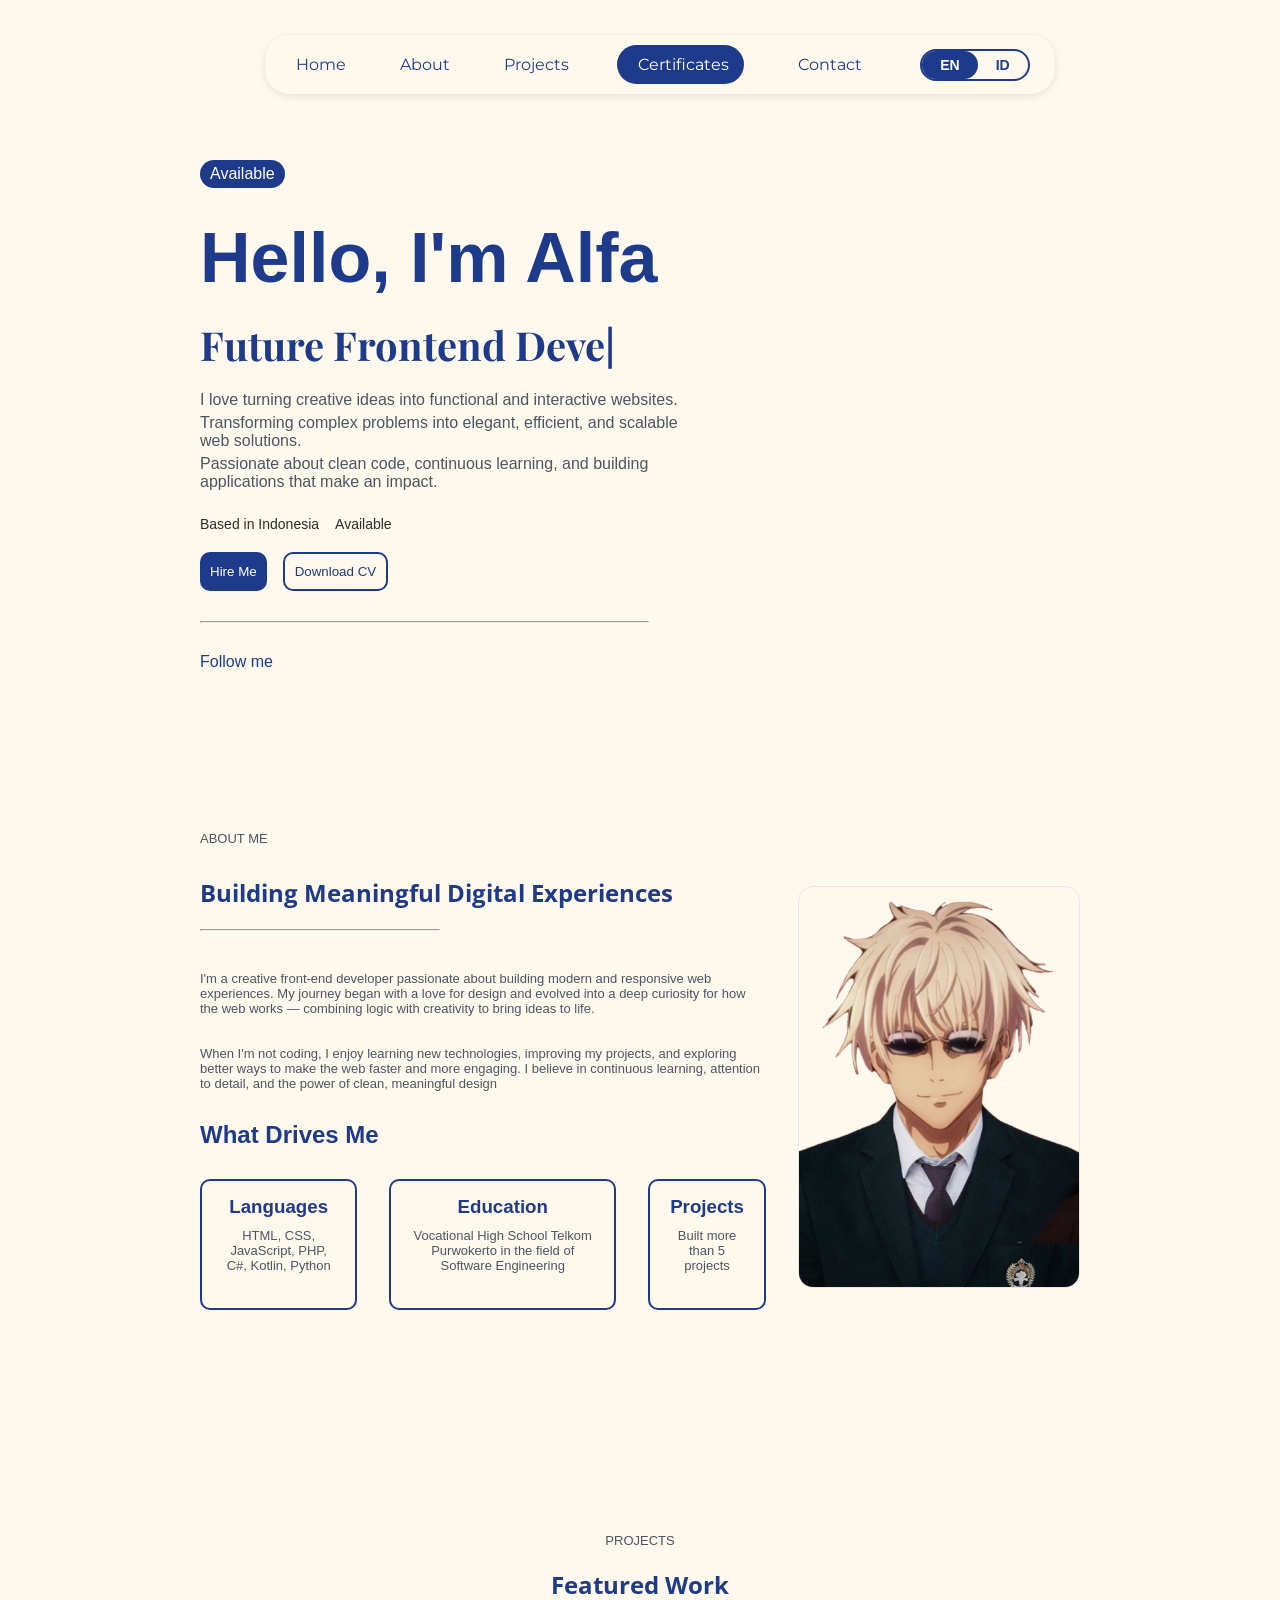
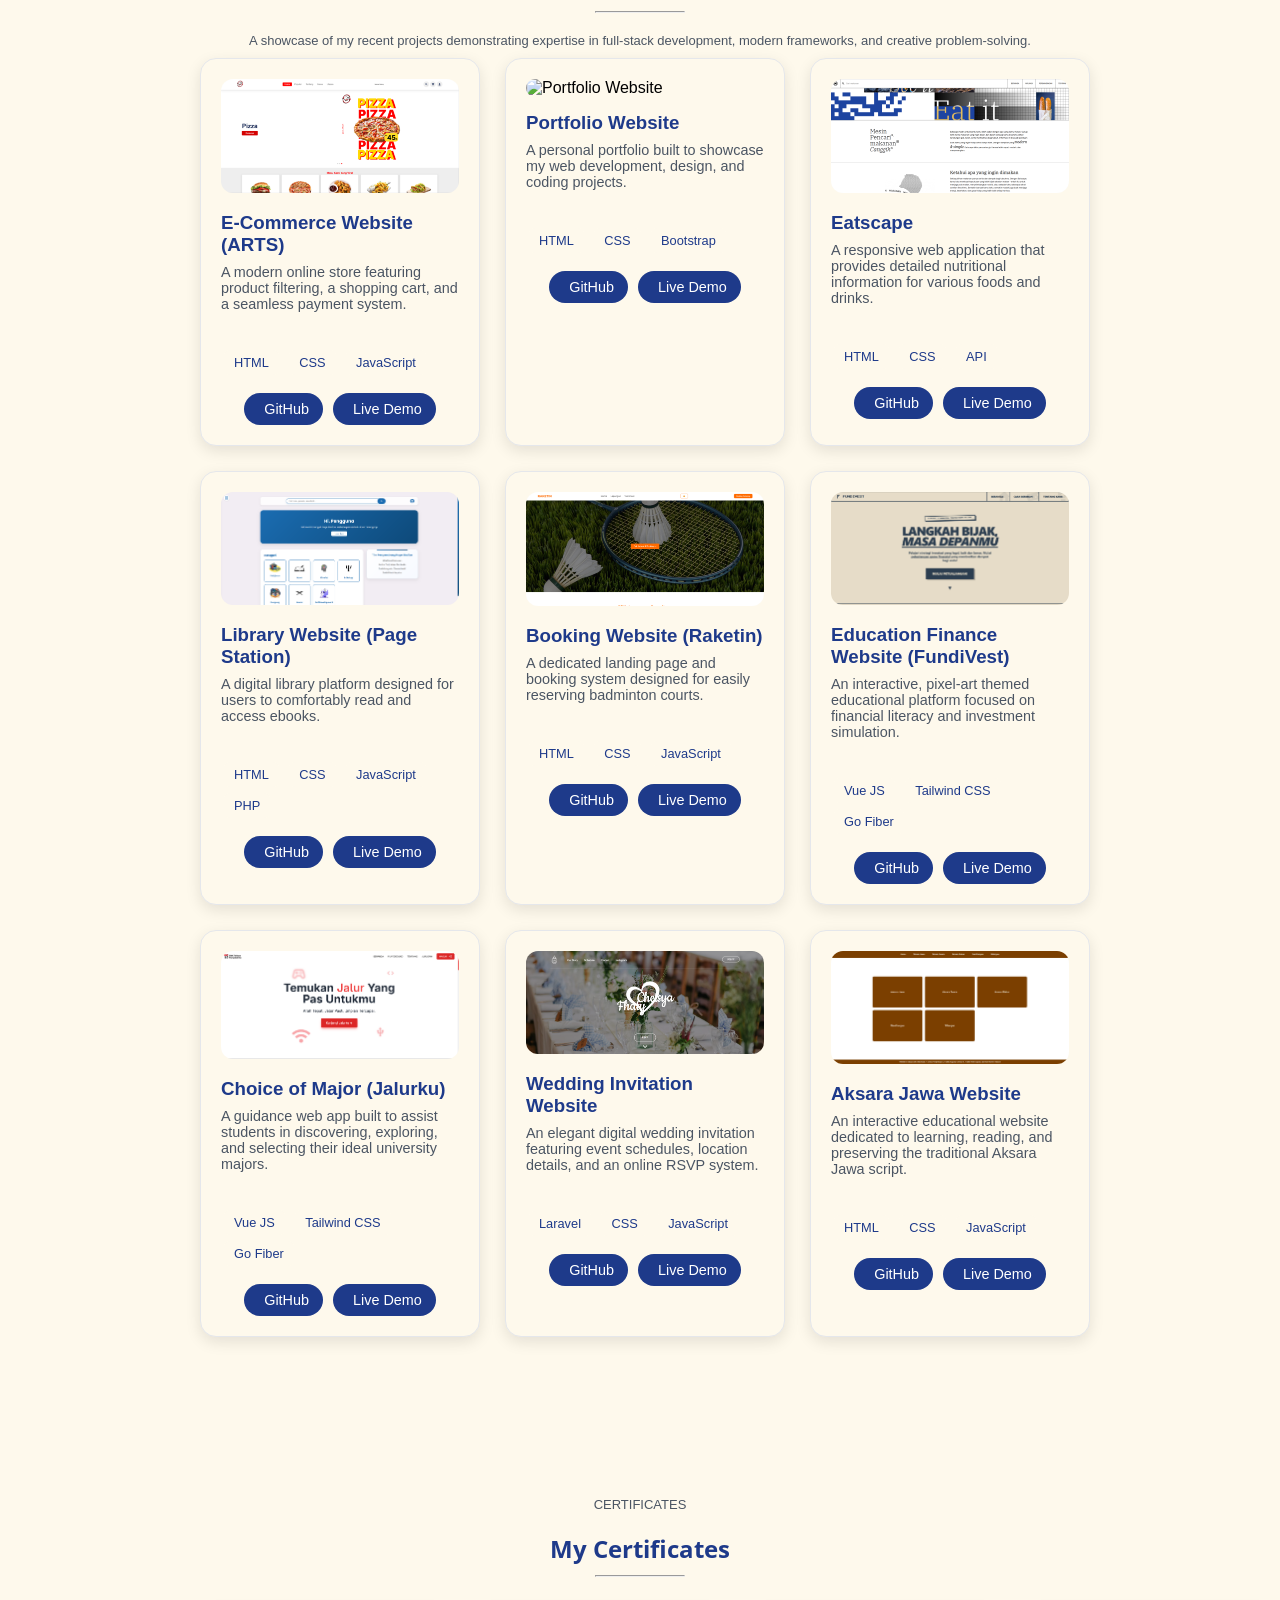
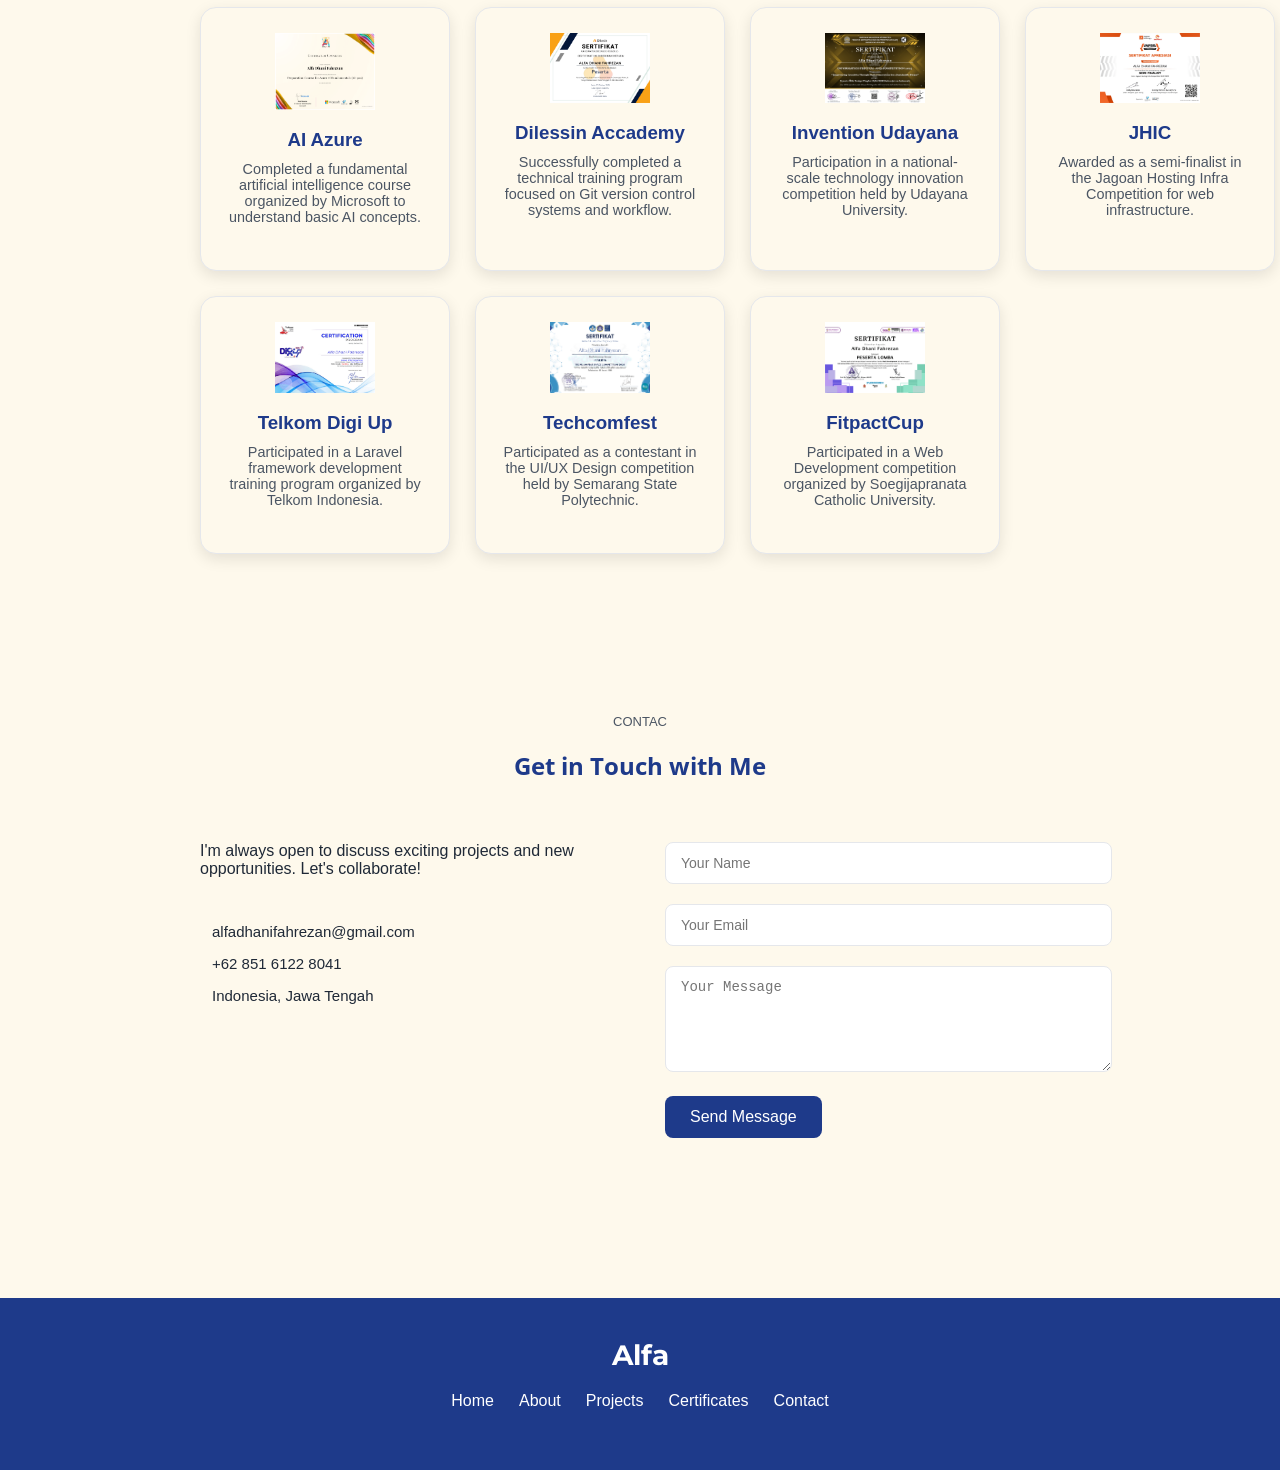
==== index.html @ 09a5dbb8 "Feat(index): tambah target="_blank di bagian sosmed (github)" ====
<!doctype html>
<html lang="en">
  <head>
    <meta charset="UTF-8" />
    <meta name="viewport" content="width=device-width, initial-scale=1.0" />
    <title>Alfa Dhani Fahrezan</title>
    <link rel="stylesheet" href="style.css" />
    <link rel="preconnect" href="https://fonts.googleapis.com" />
    <link rel="preconnect" href="https://fonts.gstatic.com" crossorigin />
    <link rel="icon" href="favico.ico" type="image/x-icon">
    <link
      href="https://fonts.googleapis.com/css2?family=Montserrat:ital,wght@0,100..900;1,100..900&family=Open+Sans:wght@300..800&family=Playfair+Display:wght@400..900&family=Unbounded:wght@200..900&display=swap"
      rel="stylesheet"
    />
    <link
      rel="stylesheet"
      href="https://cdnjs.cloudflare.com/ajax/libs/font-awesome/7.0.1/css/all.min.css"
      integrity="sha512-2SwdPD6INVrV/lHTZbO2nodKhrnDdJK9/kg2XD1r9uGqPo1cUbujc+IYdlYdEErWNu69gVcYgdxlmVmzTWnetw=="
      crossorigin="anonymous"
      referrerpolicy="no-referrer"
    />
  </head>
  <body>

    <header class="header-list">
      <div class="div-list">
        <ul class="ul-list">
          <li class="active">
            <i class="fa-regular fa-house icon-blue"></i>
            <a href="#home" data-key="nav_home">Home</a>
          </li>
          <li>
            <i class="fa-regular fa-address-card icon-blue"></i>
            <a href="#about" data-key="nav_about">About</a>
          </li>
          <li>
            <i class="fa-regular fa-folder-open icon-blue"></i>
            <a href="#project" data-key="nav_projects">Projects</a>
          </li>
          <li>
            <i class="fa-solid fa-award icon-blue"></i>
            <a href="#certificates" data-key="nav_certificates">Certificates</a>
          </li>
          <li>
            <i class="fa-regular fa-envelope icon-blue"></i>
            <a href="#contact" data-key="nav_contact">Contact</a>
          </li>
          <li class="nav-item-lang">
            <div class="lang-toggle">
              <button id="lang-en" class="lang-btn" onclick="gantiBahasa('en')">EN</button>
              <button id="lang-id" class="lang-btn" onclick="gantiBahasa('id')">ID</button>
            </div>
          </li>
        </ul>
      </div>
    </header>

    <section class="home" id="home">
      <p class="home-p"><span class="home-s"></span><span data-key="status_avail">Available</span></p>
      <div class="home-container">
        <div class="home-section">
          <div class="info-home">
            <h1 data-key="home_title">Hello, I'm Alfa</h1>
            <h3 data-key="home_subtitle">Future Fullstack Developer</h3>
            <div class="info-p">
              <p data-key="home_desc1">
                I love turning creative ideas into functional and interactive websites.
              </p>
              <p data-key="home_desc2">Transforming complex problems into elegant, efficient, and scalable web solutions.</p>
              <p data-key="home_desc3">Passionate about clean code, continuous learning, and building applications that make an impact.</p>
            </div>
            <div class="info-p2">
              <p><i class="fa-solid fa-location-dot"></i>Based in Indonesia</p>
              <p><i class="fa-solid fa-briefcase"></i><span data-key="status_avail">Available</span></p>
            </div>
            <div class="btnn">
              <button class="btn-home1">
                <i class="fa-solid fa-arrow-right"></i> <span data-key="btn_hire">Hire Me</span>
              </button>
              <a href="assets/pdfs/CV.pdf" download="Nama_CV_Baru.pdf">
              <button class="btn-home2">
                <i class="fa-solid fa-download"></i> <span data-key="btn_cv">Download CV</span>
              </button>
              </a>
            </div>
            <div class="hhr">
              <hr />
            </div>
            <div class="sosial-media">
              <p class="followw" data-key="follow">Follow me:</p>
              <ul>
                <li><a href="https://github.com/ALFADHANI284/" target="_blank"><i class="fa-brands fa-github"></i></a></li>
                <li><a href="https://discord.com/users/1123157035391926274"><i class="fa-brands fa-discord"></i></a></li>
                <li><a href="https://www.linkedin.com/in/alfadhani/"><i class="fa-brands fa-linkedin"></i></a></li>
                <li><a href="https://www.instagram.com/dann_alfaa/"><i class="fa-brands fa-instagram"></i></a></li>
              </ul>
            </div>
          </div>
        </div>
        <img src="images/img2.jpg" alt="" />
      </div>
    </section>

    <section class="about" id="about">
      <p id="about" data-key="about_title">ABOUT ME</p>
      <div class="title">
        <h1 data-key="about_title2">Building Meaningful <br> Digital Experiences</h1>
      </div>
      <div class="hrrr">
        <hr />
      </div>
      <div class="about-container">
        <div class="info-about">
          <div class="about-info">
            <p data-key="about_desc1">
              I'm a creative front-end developer passionate about building modern and responsive web experiences. My journey began with a love for design and evolved into a deep curiosity for how the web works — combining logic with creativity to bring ideas to life.
            </p>
            <p data-key="about_desc2">
              When I'm not coding, I enjoy learning new technologies, improving my projects, and exploring better ways to make the web faster and more engaging. I believe in continuous learning, attention to detail, and the power of clean, meaningful design
            </p>
          </div>
          <h2 data-key="about_title3">What Drives Me</h2>
          <div class="card">
            <div class="c1">
              <h3><i class="fa-solid fa-code icon-blue"></i><span data-key="about_languages">Languages</span></h3>
              <p>HTML, CSS, JavaScript, PHP, C#, Kotlin, Python</p>
            </div>
            <div class="c1">
              <h3><i class="fa-solid fa-graduation-cap icon-blue"></i>Education</h3>
              <p data-key="about_education">Vocational High School Telkom Purwokerto in the field of Software Engineering</p>
            </div>
            <div class="c1">
              <h3><i class="fa-solid fa-folder-open icon-blue"></i>Projects</h3>
              <p data-key="about_projects">Built more than 5 projects</p>
            </div>
          </div>
        </div>
        <img src="image-removebg-preview (5).png" />
      </div>
    </section>

    <section class="project" id="project">
      <p data-key="project_title">PROJECTS</p>
      <h1 data-key="project_title2">Featured Work</h1>
      <hr />
      <div class="info-pro">
        <p data-key="project_p">
          A showcase of my recent projects demonstrating expertise in full-stack development, modern frameworks, and creative problem-solving.
        </p>
      </div>
      <div class="projects-container">
        
        <div class="project-card">
          <img src="assets/images/arts.png" alt="E-Commerce Website" />
          <h3 data-key="project1_title">E-Commerce Website (ARTS)</h3>
          <p data-key="project1_desc">A modern online store featuring product filtering, a shopping cart, and a seamless payment system.</p>
          <div class="skills">
            <a href="#">HTML</a> <a href="#">CSS</a> <a href="#">JavaScript</a>
          </div>
          <div class="btns">
            <a href="https://github.com/ALFADHANI284/ARTS" class="btn" target="_blank"><i class="fab fa-github"></i> GitHub</a>
            <a href="https://alfadhani284.github.io/ARTS/" class="btn" target="_blank"><i class="fas fa-external-link-alt"></i> Live Demo</a>
          </div>
        </div>

        <div class="project-card">
          <img src="images/Capture d'écran 2025-10-22 182207.png" alt="Portfolio Website" />
          <h3 data-key="project2_title">Portfolio Website</h3>
          <p data-key="project2_desc">A personal portfolio built to showcase my web development, design, and coding projects.</p>
          <div class="skills">
            <a href="#">HTML</a> <a href="#">CSS</a> <a href="#">Bootstrap</a>
          </div>
          <div class="btns">
            <a href="#" class="btn"><i class="fab fa-github"></i> GitHub</a>
            <a href="#" class="btn"><i class="fas fa-external-link-alt"></i> Live Demo</a>
          </div>
        </div>

        <div class="project-card">
          <img src="assets/images/eatscape.png" alt="Eatscape" />
          <h3 data-key="project3_title">Eatscape</h3>
          <p data-key="project3_desc">A responsive web application that provides detailed nutritional information for various foods and drinks.</p>
          <div class="skills">
            <a href="#">HTML</a> <a href="#">CSS</a> <a href="#">API</a>
          </div>
          <div class="btns">
            <a href="https://github.com/RGB-Tim/eatscape" class="btn" target="_blank"><i class="fab fa-github"></i> GitHub</a>
            <a href="https://rgb-tim.github.io/eatscape/" class="btn" target="_blank"><i class="fas fa-external-link-alt"></i> Live Demo</a>
          </div>
        </div>

        <div class="project-card">
          <img src="assets/images/page_station.png" alt="Library Website"/>
          <h3 data-key="project4_title">Library Website (Page Station)</h3>
          <p data-key="project4_desc">A digital library platform designed for users to comfortably read and access ebooks.</p>
          <div class="skills">
            <a href="#">HTML</a> <a href="#">CSS</a> <a href="#">JavaScript</a> <a href="#">PHP</a>
          </div>
          <div class="btns">
            <a href="https://github.com/ALFADHANI284/Page-Station" class="btn" target="_blank"><i class="fab fa-github"></i> GitHub</a>
            <a href="#" class="btn"><i class="fas fa-external-link-alt"></i> Live Demo</a>
          </div>
        </div>

        <div class="project-card">
          <img src="assets/images/raketin.png" alt="Raketin" />
          <h3 data-key="project5_title">Booking Website (Raketin)</h3>
          <p data-key="project5_desc">A dedicated landing page and booking system designed for easily reserving badminton courts.</p>
          <div class="skills">
            <a href="#">HTML</a> <a href="#">CSS</a> <a href="#">JavaScript</a>
          </div>
          <div class="btns">
            <a href="https://github.com/ALFADHANI284/xipplg6_kelompok5_raketin" class="btn" target="_blank"><i class="fab fa-github"></i> GitHub</a>
            <a href="https://alfadhani284.github.io/xipplg6_kelompok5_raketin/" class="btn" target="_blank"><i class="fas fa-external-link-alt"></i> Live Demo</a>
          </div>
        </div>

        <div class="project-card">
          <img src="assets/images/fundi_vest.png" alt="FundiVest" />
          <h3 data-key="project6_title">Education Finance Website (FundiVest)</h3>
          <p data-key="project6_desc">An interactive, pixel-art themed educational platform focused on financial literacy and investment simulation.</p>
          <div class="skills">
            <a href="#">Vue JS</a> <a href="#">Tailwind CSS</a> <a href="#">Go Fiber</a>
          </div>
          <div class="btns">
            <a href="https://github.com/ALFADHANI284/FrontEnd" class="btn" target="_blank"><i class="fab fa-github"></i> GitHub</a>
            <a href="https://www.fundivest.xyz/" class="btn"><i class="fas fa-external-link-alt"></i> Live Demo</a>
          </div>
        </div>

        <div class="project-card">
          <img src="assets/images/jalurku.png" alt="Jalurku">
          <h3 data-key="project7_title">Jalurku</h3>
          <p data-key="project7_desc">A guidance web app built to assist students in discovering, exploring, and selecting their ideal university majors.</p>
          <div class="skills">
            <a href="#">Vue JS</a> <a href="#">Tailwind CSS</a> <a href="#">Go Fiber</a>
          </div>
          <div class="btns">
            <a href="https://github.com/Ayam-Kampung/Jalurku_FrontEnd" class="btn" target="_blank"><i class="fab fa-github"></i> GitHub</a>
            <a href="#" class="btn" target="_blank"><i class="fas fa-external-link-alt"></i> Live Demo</a>
          </div>
        </div>

        <div class="project-card">
          <img src="assets/images/rsvp.png" alt="Wedding Invitation">
          <h3 data-key="project8_title">Wedding Invitation Website</h3>
          <p data-key="project8_desc">An elegant digital wedding invitation featuring event schedules, location details, and an online RSVP system.</p>
          <div class="skills">
            <a href="#">Laravel</a> <a href="#">CSS</a> <a href="#">JavaScript</a>
          </div>
          <div class="btns">
            <a href="https://github.com/ALFADHANI284/Wedding-Website" class="btn" target="_blank"><i class="fab fa-github"></i> GitHub</a>
            <a href="https://wedding-fhaty-chelsya.smktelkom-pwt.sch.id/" class="btn" target="_blank"><i class="fas fa-external-link-alt"></i> Live Demo</a>
          </div>
        </div>

        <div class="project-card">
          <img src="assets/images/aksara_jawa.png" alt="Aksara Jawa">
          <h3 data-key="project9_title">Aksara Jawa Website</h3>
          <p data-key="project9_desc">An interactive educational website dedicated to learning, reading, and preserving the traditional Aksara Jawa script.</p>
          <div class="skills">
            <a href="#">HTML</a> <a href="#">CSS</a> <a href="#">JavaScript</a>
          </div>
          <div class="btns">
            <a href="https://github.com/ALFADHANI284/aksarajawa" class="btn" target="_blank"><i class="fab fa-github"></i> GitHub</a>
            <a href="https://alfadhani284.github.io/aksarajawa/" class="btn" target="_blank"><i class="fas fa-external-link-alt"></i> Live Demo</a>
          </div>
        </div>

      </div>
    </section>

    <section class="certificates" id="certificates">
      <p data-key="certificates_title">CERTIFICATES</p>
      <h1 data-key="certificates_title2">My Certificates</h1>
      <hr />
      <div class="sertificate-container">
        <div class="sertificate-card" data-certificate="ai-azure">
          <img src="assets/images/certificate/Sertifikat-AI.png" alt="Web Development" />
          <h3>AI Azure</h3>
          <p data-key="certificates1_desc">Completed a fundamental artificial intelligence course organized by Microsoft to understand basic AI concepts.</p>
        </div>

        <div class="sertificate-card">
          <img src="assets/images/certificate/Sertifikat-Dilesin.png" alt="App Development" />
          <h3>Dilessin Accademy</h3>
          <p data-key="certificates2_desc">Successfully completed a technical training program focused on Git version control systems and workflow.</p>
        </div>

        <div class="sertificate-card">
          <img src="assets/images/certificate/Sertifikat-Invention-Peserta.png" alt="Digital Marketing" />
          <h3>Invention Udayana</h3>
          <p data-key="certificates3_desc">Participation in a national-scale technology innovation competition held by Udayana University.</p>
        </div>

        <div class="sertificate-card">
          <img src="assets/images/certificate/Sertifikat-JHIC.png" alt="Email Marketing" />
          <h3>JHIC</h3>
          <p data-key="certificates4_desc">Awarded as a semi-finalist in the Jagoan Hosting Infra Competition for web infrastructure.</p>
        </div>

        <div class="sertificate-card">
          <img src="assets/images/certificate/Sertifkat-digiup.png" alt="Email Marketing" />
          <h3>Telkom Digi Up</h3>
          <p data-key="certificates5_desc">Participated in a Laravel framework development training program organized by Telkom Indonesia.</p>
        </div>

        <div class="sertificate-card">
          <img src="assets/images/certificate/sertifikatuiux.jpg" alt="Email Marketing" />
          <h3>Techcomfest</h3>
          <p data-key="certificates6_desc">Participated as a contestant in the UI/UX Design competition held by Semarang State Polytechnic.</p>
        </div>

        <div class="sertificate-card">
          <img src="assets/images/certificate/Sertifikat-Lombae.png" alt="Email Marketing" />
          <h3>FitpactCup</h3>
          <p data-key="certificates7_desc">Participated in a Web Development competition organized by Soegijapranata Catholic University.</p>
        </div>
</div>
    </section>

    <section class="contact" id="contact">
      <p data-key="contact_title">CONTACT</p>
      <h1 data-key="contac_title2">Get in Touch with Me</h1>
      <div class="contact-content">
        <div class="contact-info slide-in-left">
          <p data-key="contac_desc">
            I'm always open to discuss exciting projects and new opportunities. Let's collaborate!
          </p>
          <div class="contact-details">
            <div class="contact-item">
              <i class="fa-solid fa-envelope"></i>
              <span>alfadhanifahrezan@gmail.com</span>
            </div>
            <div class="contact-item">
              <i class="fa-solid fa-phone"></i>
              <span>+62 851 6122 8041</span>
            </div>
            <div class="contact-item">
              <i class="fa-solid fa-location-dot"></i>
              <span>Indonesia, Jawa Tengah</span>
            </div>
          </div>
          </div>

        <div class="contact-form slide-in-right">
          <form id="contact-form">
            <div class="form-group">
              <input type="text" placeholder="Your Name" required name="user_name" />
            </div>
            <div class="form-group">
              <input type="email" placeholder="Your Email" required name="user_email" />
            </div>
            <div class="form-group">
              <textarea name="message" placeholder="Your Message" rows="5" required></textarea>
            </div>
            <button type="submit" class="btn-send">Send Message</button>
          </form>
        </div>
      </div>
    </section>

    <footer class="footer">
      <div class="footer-container">
        <h2 class="footer-logo">Alfa</h2>
        <ul class="footer-links">
          <li><a href="#home" data-key="footer_home">Home</a></li>
          <li><a href="#about" data-key="footer_about">About</a></li>
          <li><a href="#project" data-key="footer_projects">Projects</a></li>
          <li><a href="#services" data-key="footer_certificates">Certificates</a></li>
          <li><a href="#contact" data-key="footer_contact">Contact</a></li>
        </ul>
      </div>
    </footer>
    
  </body>
  <script src="https://cdnjs.cloudflare.com/ajax/libs/gsap/3.12.5/gsap.min.js"></script>
  <script src="translate.js"></script>
  <script src="script.js"></script>
</html>
---- style.css ----
:root {
  /* PRIMARY - Biru Dongker */
  --primary-blue: #1e3a8a;
  --primary-blue-hover: #2c44a8;

  /* TEXT */
  --text-main: #1f2937;
  --text-secondary: #4b5563;

  /* BACKGROUND - Cream */
  --bg-soft: #fef9ec;
  --border-soft: #e5e7eb;
}


* {
  margin: 0;
  padding: 0;
}

header {
  position: fixed;
  top: 0;
  left: 0;
  width: 100%;
  z-index: 1000;
}

.header-list {
  margin: 15px 20px;
}

.div-list {
  display: flex;
  align-items: center;
  justify-content: center;
  padding: 20px 0;
}

.ul-list {
  list-style: none;
  display: flex;
  gap: 3rem;
  background-color: var(--bg-soft);
  box-shadow: 0 2px 8px rgba(0,0,0,0.1);
  padding: 10px 25px;
  border-radius: 25px;
}

.ul-list li {
  display: flex;
  align-items: center;
  gap: 6px;
  border-radius: 25px;
  transition: 0.3s;
}

.ul-list li a {
  font-family: "Montserrat", sans-serif;
  text-decoration: none;
  color: var(--primary-blue);
}

.ul-list li.active {
  background-color: var(--primary-blue);
  padding: 10px 15px;
}

.ul-list li.active a,
.ul-list li.active i {
  color: white;
}

/* fine header  */

.home {
  margin: 160px 200px;
}

.home-container {
  display: flex;
  gap: 6rem;
  color: var(--primary-blue);
}

.home-p {
  color: rgb(255, 255, 255);
  background-color: var(--primary-blue);
  display: inline-block;
  border-radius: 25px;
  padding: 5px 10px;
  margin-bottom: 30px;
}

.home-s {
  font-weight: bold;
  color: green;
}

.info-home h1 {
  font-size: 70px;
  font-family: "Raleway", sans-serif;
  margin-bottom: 20px;
  color: var(--primary-blue);
}

.info-home h3 {
  font-size: 40px;
  font-family: "Playfair Display", serif;
  margin-bottom: 20px;
  color: var(--primary-blue);
}

.info-p {
  color: var(--text-secondary);
  font-family: "Roboto", sans-serif;
  padding-bottom: 20px;
}

.info-p p {
  padding-bottom: 5px;
}

.info-p2 {
  display: flex;
  gap: 1rem;
  color: #2c2c2c;
  font-size: 14px;
  padding-bottom: 20px;
}

.btnn {
  display: flex;
  gap: 1rem;
  padding-bottom: 30px;
}

.btn-home1 {
  background-color: var(--primary-blue);
  color: rgb(255, 255, 255);
  border: none;
  border-radius: 10px;
  padding: 10px 10px;
  cursor: pointer;
}

.btn-home2 {
  background-color: transparent; 
  border: 2px solid var(--primary-blue);
  border-radius: 10px;
  padding: 10px 10px;
  cursor: pointer;
  transition: 0.4s;
  color: var(--primary-blue);
}

.btn-home2:hover{
    background-color: var(--primary-blue-hover);
    color: #fff;
}

hr {
  width: 90%;
  font-weight: bold;
  color: gray;
}

.hhr {
  padding-bottom: 30px;
}

.sosial-media {
  display: flex;
  gap: 1rem;
}

.sosial-media ul {
  display: flex;
  gap: 2rem;
  font-size: 20px;
}

.sosial-media ul li {
  list-style: none;
}

.sosial-media ul a {
  text-decoration: none;
  color: var(--primary-blue);
}

.home img {
  width: 400px;
  border-radius: 10px;
}

/* fine home  */

.about{
    margin: 160px 200px;
}

.about p{
    padding-bottom: 30px;
    font-size: 13px;
    color: var(--text-secondary);
}

.about h1{
    font-family: "Open Sans", sans-serif;
    color: var(--primary-blue);
}

.title{
    padding-bottom: 20px;
}

.about .hrrr{
    width: 30%;
    padding-bottom: 40px;
}

.info-about{
    display: flex;
    flex-direction: column;
}

.about-container{
    display: flex;
    gap: 2rem;
}

.about img{
    position: relative;
    bottom: 85px;
    width: 400px;
    height: 400px;
    border-radius: 15px;
    border: 1px solid var(--border-soft);
}

.about h2{
    padding-bottom: 30px;
    color: var(--primary-blue);
}

.card{
    display: flex;
    gap: 2rem;
    color: var(--primary-blue);
}

.c1{
    display: flex;
    align-content: center;
    flex-direction: column;
    justify-content: center;
    text-align: center;
    border: 2px solid var(--primary-blue);
    padding: 5px 20px;
    border-radius: 10px;
    transition: all 0.3s ease;
}

.c1 h3{
    padding-top: 10px;
    padding-bottom: 10px;
    color: var(--primary-blue);
}

.c1:hover {
  transform: translateY(-6px) scale(1.03);
  border-color: var(--primary-blue-hover);               
  background-color: #ffffff;               
  cursor: pointer;                         
}


.project{
    margin: 160px 200px;
    display: flex;
    align-items: center;
    justify-content: center;
    flex-direction: column;
}

.project p{
    padding-bottom: 20px;
    font-size: 13px;
    color: var(--text-secondary); 
}

.project h1{
    font-family: "Open Sans", sans-serif;
    padding-bottom: 10px;
    color: var(--primary-blue);
}

.project hr{
    width: 10%;
}

.info-pro{
    padding-top: 20px;
}

.info-pro p{
    padding-bottom: 10px;
}

.projects-container {
  display: grid;
  grid-template-columns: repeat(auto-fit, minmax(280px, 1fr));
  gap: 25px;
  max-width: 1100px;
  margin: auto;
}

.project-card {
  background: var(--bg-soft);
  padding: 20px;
  border-radius: 16px;
  box-shadow: 0 5px 15px rgba(0,0,0,0.1);
  transition: 0.3s ease;
  border: 1px solid var(--border-soft);
}

.project-card:hover {
  transform: translateY(-6px);
}

.project-card img {
  width: 100%;
  border-radius: 12px;
  margin-bottom: 15px;
}

.project-card h3 {
  color: var(--primary-blue);
  margin-bottom: 8px;
}

.project-card p {
  color: var(--text-secondary);
  font-size: 0.9rem;
  margin-bottom: 15px;
}

.skills {
  margin-bottom: 15px;
}

.skills a {
  display: inline-block;
  background: var(--bg-soft);
  color: var(--primary-blue);
  text-decoration: none;
  font-size: 0.8rem;
  padding: 5px 10px;
  border-radius: 6px;
  margin: 3px;
  transition: background 0.3s;
}

.skills a:hover {
  background: #dbeafe;
}

.btns {
  display: flex;
  justify-content: center;
  gap: 10px;
}

.btn {
  background: var(--primary-blue);
  color: white;
  text-decoration: none;
  padding: 8px 14px;
  border-radius: 25px;
  font-size: 0.9rem;
  transition: 0.3s;
  display: flex;
  align-items: center;
  gap: 6px;
}

.btn:hover {
  background: var(--primary-blue-hover);
  border-radius: 25px;

}

.certificates{
    margin: 160px 200px;
    display: flex;
    align-items: center;
    justify-content: center;
    flex-direction: column;
}

.certificates p{
    padding-bottom: 20px;
    font-size: 13px;
    color: var(--text-secondary); 
}

.certificates h1{
    font-family: "Open Sans", sans-serif;
    padding-bottom: 10px;
    color: var(--primary-blue);
}

.certificates hr{
    width: 10%;
}

.sertificate-container {
  padding-top: 30px;
  display: grid;
  grid-template-columns: repeat(auto-fit, minmax(250px, 1fr));
  gap: 25px;
  max-width: 1100px;
  margin: auto;
}

.sertificate-card {
  background: var(--bg-soft);
  padding: 25px;
  border-radius: 16px;
  box-shadow: 0 5px 15px rgba(0,0,0,0.1);
  transition: 0.5s ease;
  text-align: center;
  position: relative;
  overflow: hidden;
  border: 1px solid var(--border-soft);
}

.sertificate-card img {
  width: 100px;
  margin-bottom: 15px;
  z-index: 1;
  position: relative;
}

.sertificate-card h3 {
  color: var(--primary-blue);
  margin-bottom: 10px;
  transition: color 0.5s;
  position: relative;
  z-index: 1;
}

.sertificate-card p {
  color: var(--text-secondary);
  font-size: 0.9rem;
  transition: color 0.5s;
  position: relative;
  z-index: 1;
}

.sertificate-card::before {
  content: "";
  position: absolute;
  top: 0;
  left: -100%;
  width: 100%;
  height: 100%;
  background: var(--primary-blue);
  z-index: 0;
  transition: 0.5s;
}

.sertificate-card:hover::before {
  left: 0;
}

.sertificate-card:hover h3,
.sertificate-card:hover p {
  color: #fff;
}

.contact{
    margin: 160px 200px;
    display: flex;
    align-items: center;
    justify-content: center;
    flex-direction: column;
}

.contact p{
    padding-bottom: 20px;
    font-size: 13px;
    color: var(--text-secondary); 
}

.contact h1{
    font-family: "Open Sans", sans-serif;
    padding-bottom: 10px;
    color: var(--primary-blue);
}

.contact hr{
    width: 10%;
}

.contact-content {
  padding-top: 50px;
  display: flex;
  gap: 50px;
  flex-wrap: wrap;
  justify-content: center;
}

.contact-info {
  flex: 1;
  min-width: 300px;
}

.contact-info p {
  font-size: 16px;
  margin-bottom: 25px;
  color: var(--text-main);
}

.contact-details {
  display: flex;
  flex-direction: column;
  gap: 15px;
  margin-bottom: 20px;
}

.contact-item {
  display: flex;
  align-items: center;
  gap: 12px;
  font-size: 15px;
  color: var(--text-main);
}

.contact-item i {
  font-size: 20px;
  color: var(--primary-blue);
}

.social-links {
  display: flex;
  gap: 15px;
}

.social-link {
  width: 50px;
  height: 50px;
  background: var(--bg-soft);
  border-radius: 50%;
  display: flex;
  align-items: center;
  justify-content: center;
  color: var(--text-main);
  font-size: 20px;
  transition: all 0.3s ease;
}

.social-link:hover {
  transform: translateY(-5px);
  color: #fff;
}

.social-link[href*="github"]:hover {
  background: #000;
}

.social-link[href*="linkedin"]:hover {
  background: #0A66C2;
}

.social-link[href*="wa.me"]:hover {
  background: #25D366;
}

/* Form */
.contact-form {
  flex: 1;
  min-width: 300px;
}

.contact-form .form-group {
  margin-bottom: 20px;
}

.contact-form input,
.contact-form textarea {
  width: 100%;
  padding: 12px 15px;
  border: 1px solid var(--border-soft);
  border-radius: 8px;
  font-size: 14px;
  transition: border 0.3s;
  background: #fff;
  color: var(--text-main);
}

.contact-form input:focus,
.contact-form textarea:focus {
  outline: none;
  border-color: var(--primary-blue);
}

.btn-send {
  background: var(--primary-blue);
  color: #fff;
  border: none;
  padding: 12px 25px;
  border-radius: 8px;
  cursor: pointer;
  font-size: 16px;
  transition: 0.3s;
}

.btn-send:hover {
  background: var(--primary-blue-hover);
}

/* Responsive */
@media (max-width: 900px) {
  .contact-content {
    flex-direction: column;
  }
}


.footer {
  background-color: var(--primary-blue);
  color: #fff;
  padding: 40px 20px;
  text-align: center;
  overflow-x: hidden;
}

.footer-container {
  max-width: 1200px;
  margin: auto;
}

.footer-logo {
  font-family: 'Montserrat', sans-serif;
  font-size: 28px;
  margin-bottom: 20px;
}

.footer-links {
  list-style: none;
  display: flex;
  justify-content: center;
  gap: 25px;
  margin-bottom: 20px;
  flex-wrap: wrap;
}

.footer-links li a {
  color: #fff;
  text-decoration: none;
  font-weight: 500;
  transition: color 0.3s ease;
}

.footer-links li a:hover {
  color: #93c5fd;
}

.footer-social {
  display: flex;
  justify-content: center;
  gap: 15px;
  margin-bottom: 15px;
}

.footer-social a {
  color: #fff;
  font-size: 18px;
  transition: color 0.3s ease;
}

.footer-social a:hover {
  color: #93c5fd;
}

.footer-copy {
  font-size: 12px;
  color: #dbeafe;
}

.reveal {
  opacity: 0;
  transform: translateY(40px);
  transition: all 0.6s ease-out;
}

.active-reveal {
  opacity: 1;
  transform: translateY(0);
}

body {
  margin:0;
  padding:0;
  font-family: sans-serif;
  background-color: var(--bg-soft);
}

/* #loading-screen {
  position: fixed;
  top:0; left:0;
  width:100%; height:100%;
  background-color: #000;
  display:flex;
  justify-content:center;
  align-items:center;
  flex-direction:column;
  z-index:9999;
  overflow:hidden;
  color:#00f0ff;
  text-align:center;
} */

.hidden {
  opacity: 0;
  transform: translateY(-200px);
}

.fall {
  animation: fall 0.9s forwards;
}

@keyframes fall {
  0% {
    opacity:0;
    transform: translateY(-200px);
  }
  60% {
    opacity:1;
    transform: translateY(20px);
  }
  100% {
    transform: translateY(0);
  }
}

/* .loading-content h1,
.loading-content h2,
.loading-content i {
  margin: 20px 0;
} */

.sub-icons {
  display:flex;
  justify-content:center;
  gap: 25px;
  margin-bottom: 20px;
}

#main-page {
  opacity:0;
  transition: opacity 1s ease;
}

#main-page.visible {
  opacity:1;
}

/* Responsive for tablets and phones */
@media (max-width: 1024px) {
  .home, .about, .project, .certificates, .contact {
    margin: 120px 50px;
  }

  .home-container, .about-container {
    flex-direction: column;
    gap: 3rem;
  }

  .home img, .about img {
    width: 100%;
    height: auto;
  }

  .ul-list {
    flex-wrap: wrap;
    gap: 1rem;
    padding: 8px 15px;
  }
}

/* Phone layout */
@media (max-width: 768px) {
  header {
    display: none;
  }

  .home, .about, .project, .certificates, .contact {
    margin: 100px 20px;
  }

  .home-container, .about-container, .contact-content {
    flex-direction: column;
    gap: 2rem;
  }

  .projects-container, .certificates-container {
    grid-template-columns: 1fr;
    gap: 20px;
  }

  .home img, .about img {
    width: 100%;
    max-width: 100%;
    height: auto;
  }

  .btn-home1, .btn-home2, .btn, .btn-send {
    width: 100%;
    text-align: center;
  }
  
  .follow ul {
    flex-wrap: wrap;
    justify-content: center;
    gap: 10px;
  }

  .footer-links {
    flex-direction: column;
    gap: 15px;
  }
}

@media (max-width: 1024px) {

  header {
    display: none;
  }

  .home, .about, .project, .certificates, .contact {
    margin: 20px auto;
    padding: 0 15px;
    text-align: center;
    max-width: 100%;
    overflow-wrap: break-word;
  }

  .home-container,
  .about-container,
  .certificates-container,
  .projects-container,
  .contact-content,
  .card {
    flex-direction: column !important;
    align-items: center;
    justify-content: center;
    gap: 1.5rem;
  }

  .about img {
    width: 100%;
    max-width: 220px; 
    height: auto;
    margin-bottom: 20px;
    position: relative;
    z-index: 1; 
  }

  .card .c1 {
    width: 100%;
    max-width: 300px;
    text-align: center;
    margin: 0 auto;
  }

  .home img,
  .project-card img,
  .service-card img {
    width: 100%;
    max-width: 300px;
    height: auto;
    display: block;
    margin: 0 auto 15px auto;
    object-fit: cover;
  }

  .info-home h1 { font-size: 26px; }
  .info-home h3 { font-size: 18px; }
  .info-p, .info-p2, .home-p, .about p, .project p, .service-card p, .contact p {
    font-size: 14px;
  }
  .project-card h3, .service-card h3 { font-size: 16px; }

  .contact-content {
    justify-content: center;
    align-items: center;
    text-align: center;
  }

  .contact-info, .contact-form {
    width: 100%;
    max-width: 400px;
  }

  html, body {
    overflow-x: hidden;
  }
}

.icon-blue{
  color: var(--primary-blue);
}

/* MODAL STYLES */
.modal {
    display: none; /* Hidden by default */
    position: fixed;
    z-index: 1000;
    left: 0;
    top: 0;
    width: 100%;
    height: 100%;
    background-color: rgba(0, 0, 0, 0.85);
    overflow-y: auto;
}

.modal-content {
    background-color: white;
    margin: 50px auto;
    padding: 30px;
    border-radius: 12px;
    width: 85%;
    max-width: 900px;
    max-height: 85vh;
    overflow-y: auto;
    position: relative;
    box-shadow: 0 10px 30px rgba(0, 0, 0, 0.3);
    animation: modalFadeIn 0.3s ease-out;
}

@keyframes modalFadeIn {
    from {
        opacity: 0;
        transform: translateY(-50px);
    }
    to {
        opacity: 1;
        transform: translateY(0);
    }
}

.close-modal {
    position: absolute;
    top: 15px;
    right: 20px;
    font-size: 32px;
    font-weight: bold;
    color: #333;
    cursor: pointer;
    transition: 0.3s;
    z-index: 10;
}

.close-modal:hover {
    color: #1e3a8a;
    transform: scale(1.1);
}

.modal-content img {
    width: 100%;
    max-height: 500px;
    object-fit: contain;
    border-radius: 8px;
    margin-bottom: 20px;
    border: 1px solid #ddd;
}

.modal-info {
    padding: 10px 0;
}

.modal-info h3 {
    color: #1e3a8a;
    margin-bottom: 10px;
    font-size: 24px;
}

.modal-info p {
    color: #555;
    margin-bottom: 8px;
    line-height: 1.5;
}

.modal-date, .modal-credential {
    color: #666;
    font-size: 15px;
}

.btn-verify {
    display: inline-block;
    background-color: #1e3a8a;
    color: white;
    padding: 10px 20px;
    border-radius: 6px;
    text-decoration: none;
    margin-top: 15px;
    transition: 0.3s;
}

.btn-verify:hover {
    background-color: #2c44a8;
    transform: translateY(-2px);
}

/* Make certificate cards clickable */
.sertificate-card {
    cursor: pointer;
    /* ... existing styles ... */
}

.sertificate-card:hover {
    /* ... existing hover effects ... */
}

/* For mobile */
@media (max-width: 768px) {
    .modal-content {
        width: 95%;
        margin: 20px auto;
        padding: 20px;
    }
    
    .modal-content img {
        max-height: 300px;
    }
}

/* Style Toogle Bahasa */
.nav-item-lang {
  margin-left: 10px;
  display: flex;
  align-items: center;  
}

.lang-toggle {
  display: inline-flex;
  align-items: center;
  border: 2px solid var(--primary-blue);
  border-radius: 30px;
  background-color: transparent;
  padding: 0;
}

.lang-btn {
  background-color: transparent;
  color: var(--primary-blue);
  border: none;
  padding: 6px 18px;
  font-size: 14px;
  font-weight: 600;
  cursor: pointer;
  transition: all 0.3s ease;
  border-radius: 30px;
}

.lang-btn.active {
  background-color: var(--primary-blue);
  color: #ffffff;
}

/* Scroll Bar */
/* 1. Chrome, Safari, dan Edge */
::-webkit-scrollbar {
  width: 12px; 
  height: 12px; 
}

/* Bagian "Track" (Latar belakang scrollbar) */
::-webkit-scrollbar-track {
  background: var(--bg-soft);
  border-left: 1px solid var(--border-soft);
}

/* Bagian "Thumb" (Batang yang digeser) */
::-webkit-scrollbar-thumb {
  background-color: var(--primary-blue);
  border-radius: 10px; /* Membuat ujungnya tumpul */
  border: 3px solid var(--bg-soft); /* Memberikan efek padding di sekitar thumb */
}

/* Efek Hover pada Thumb */
::-webkit-scrollbar-thumb:hover {
  background-color: var(--primary-blue-hover);
}

/* 2. Firefox  */
* {
  scrollbar-width: thin;
  scrollbar-color: var(--primary-blue) var(--bg-soft);
}
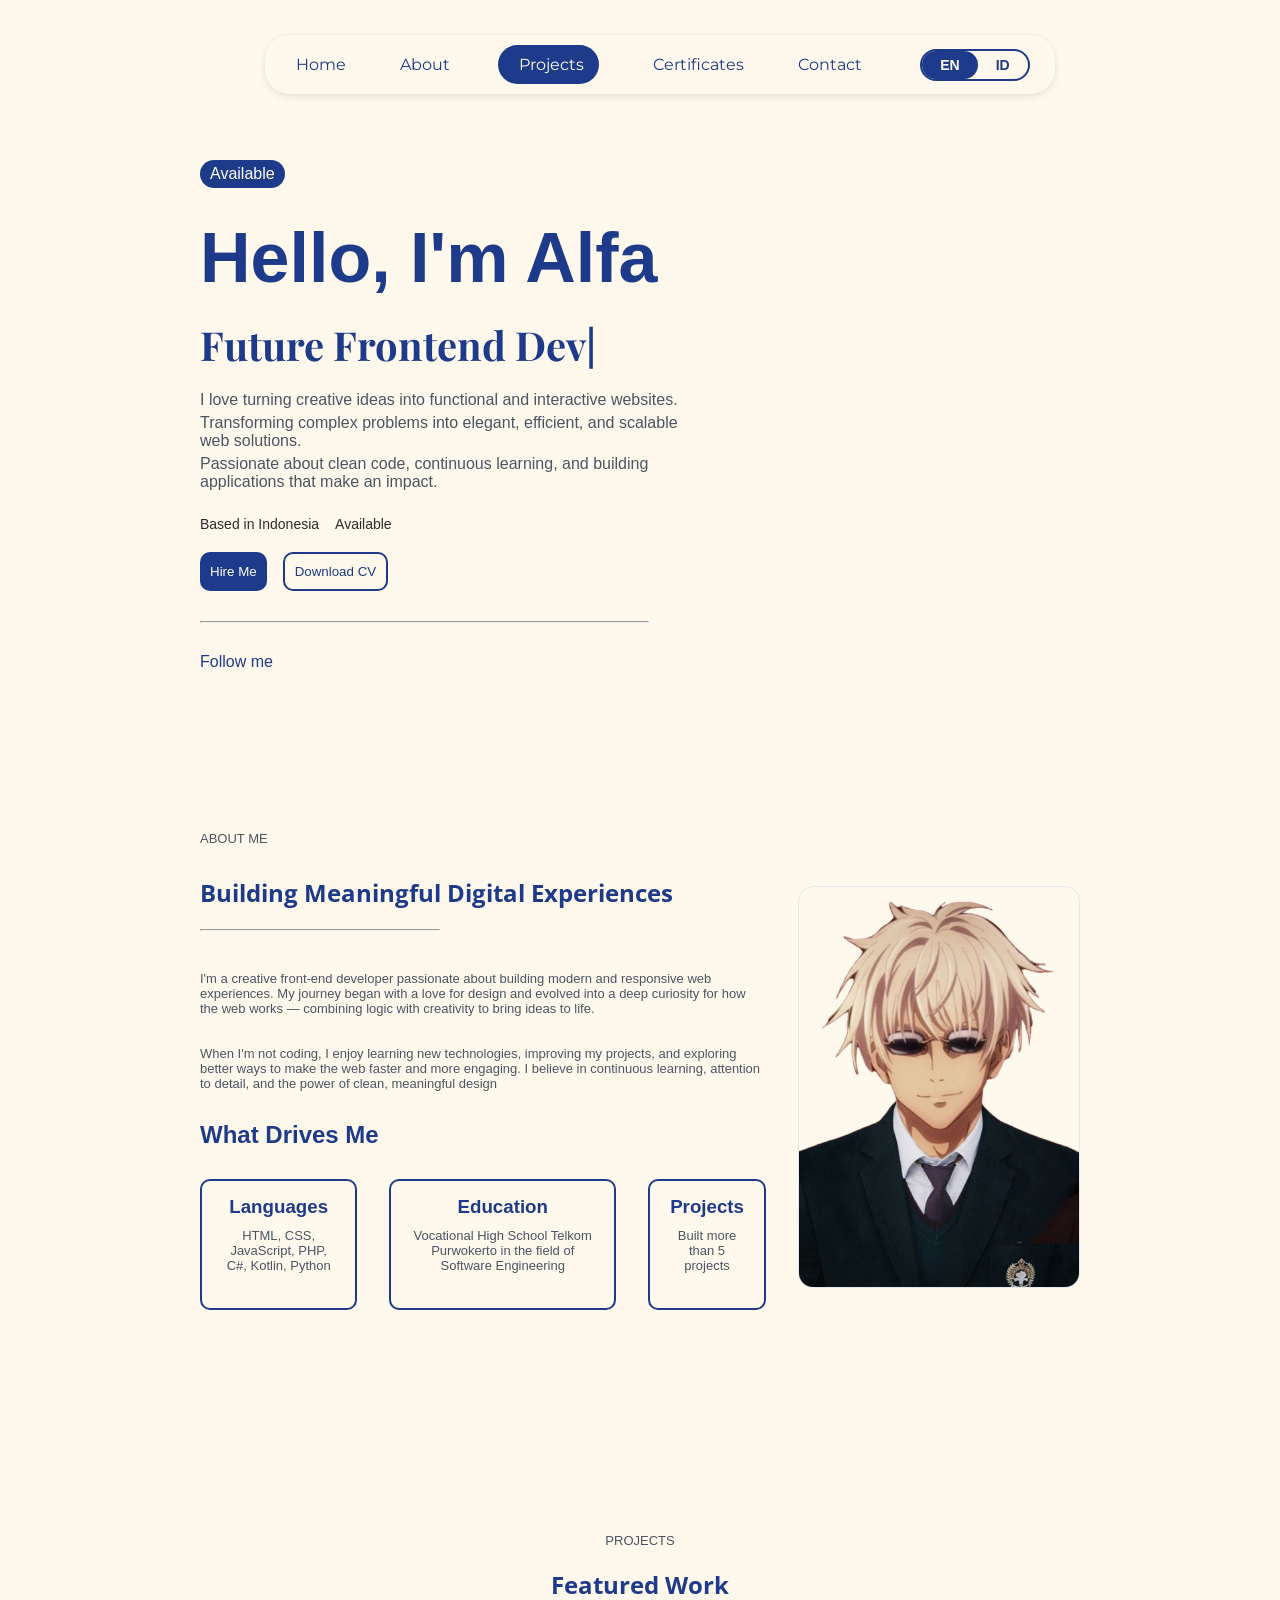
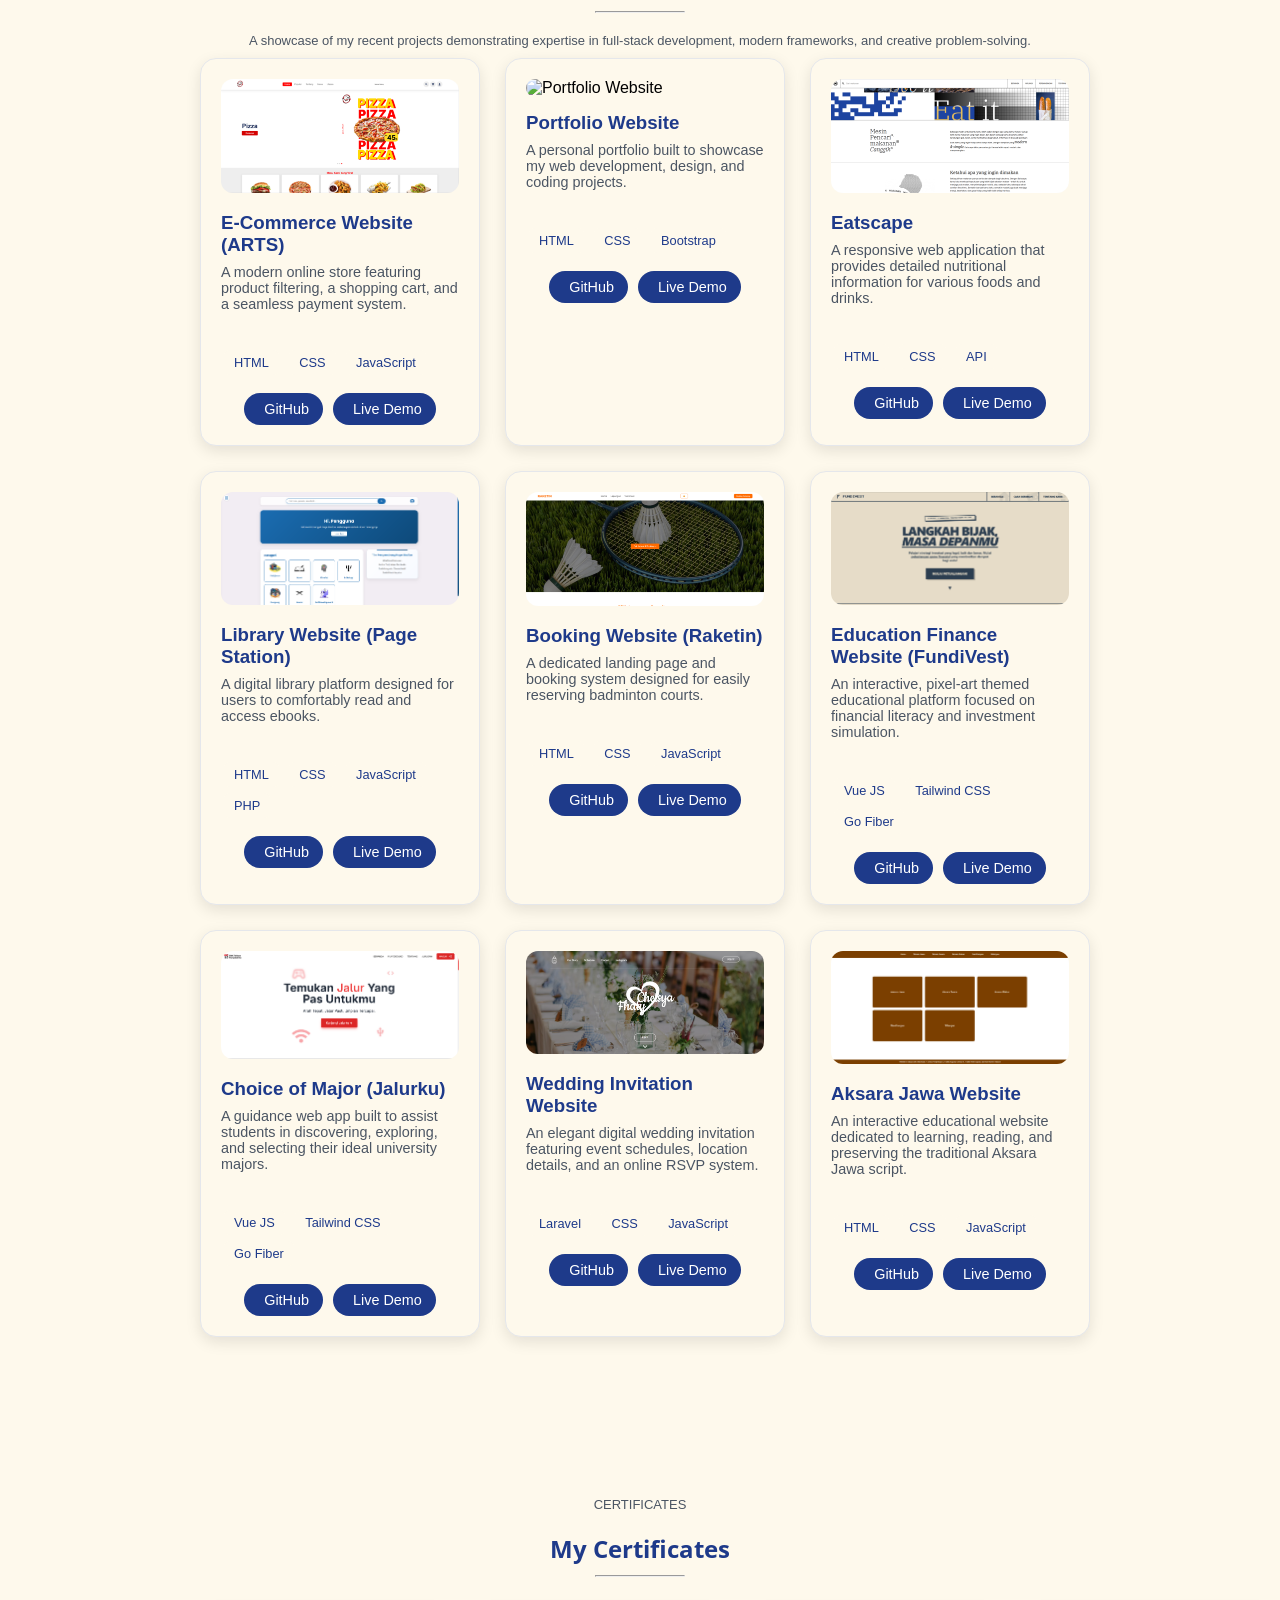
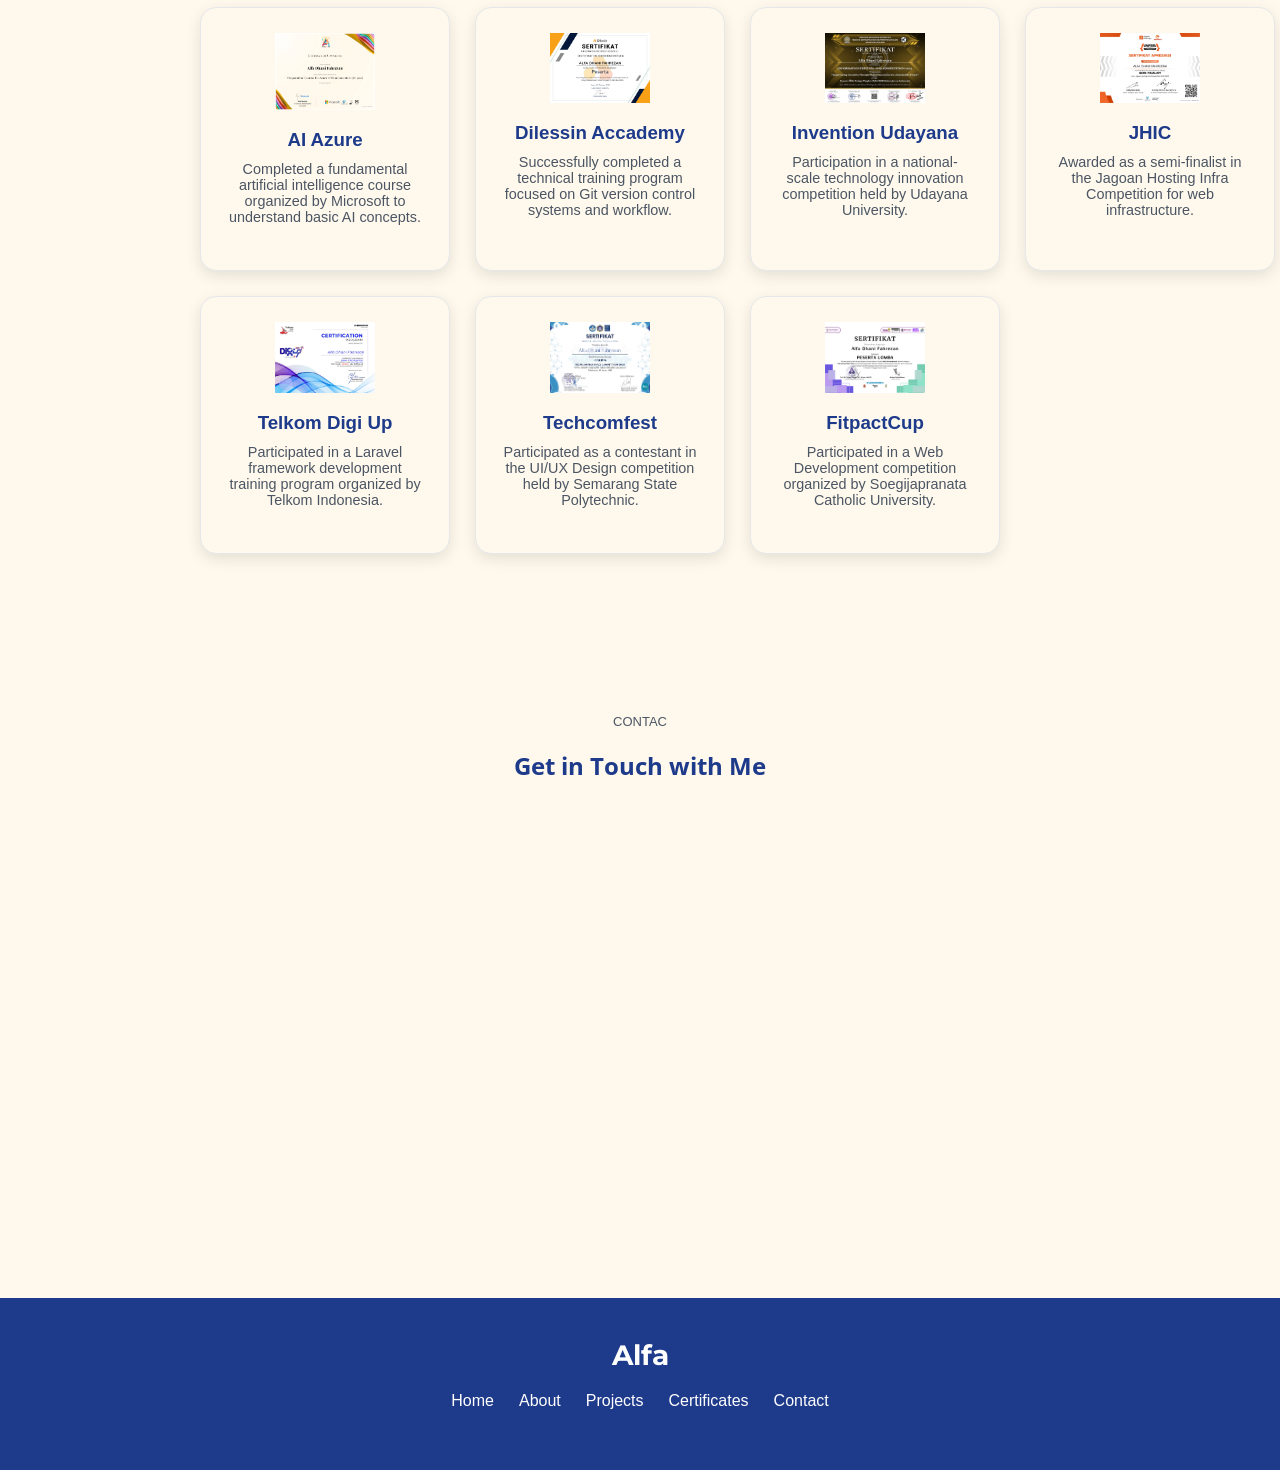
==== commit 44d949bf: "Feat(index): tambah target="_blank di bagian sosmed (discord)" ====
--- a/index.html
+++ b/index.html
@@ -90,7 +90,7 @@
               <p class="followw" data-key="follow">Follow me:</p>
               <ul>
                 <li><a href="https://github.com/ALFADHANI284/" target="_blank"><i class="fa-brands fa-github"></i></a></li>
-                <li><a href="https://discord.com/users/1123157035391926274"><i class="fa-brands fa-discord"></i></a></li>
+                <li><a href="https://discord.com/users/1123157035391926274" target="_blank"><i class="fa-brands fa-discord"></i></a></li>
                 <li><a href="https://www.linkedin.com/in/alfadhani/"><i class="fa-brands fa-linkedin"></i></a></li>
                 <li><a href="https://www.instagram.com/dann_alfaa/"><i class="fa-brands fa-instagram"></i></a></li>
               </ul>
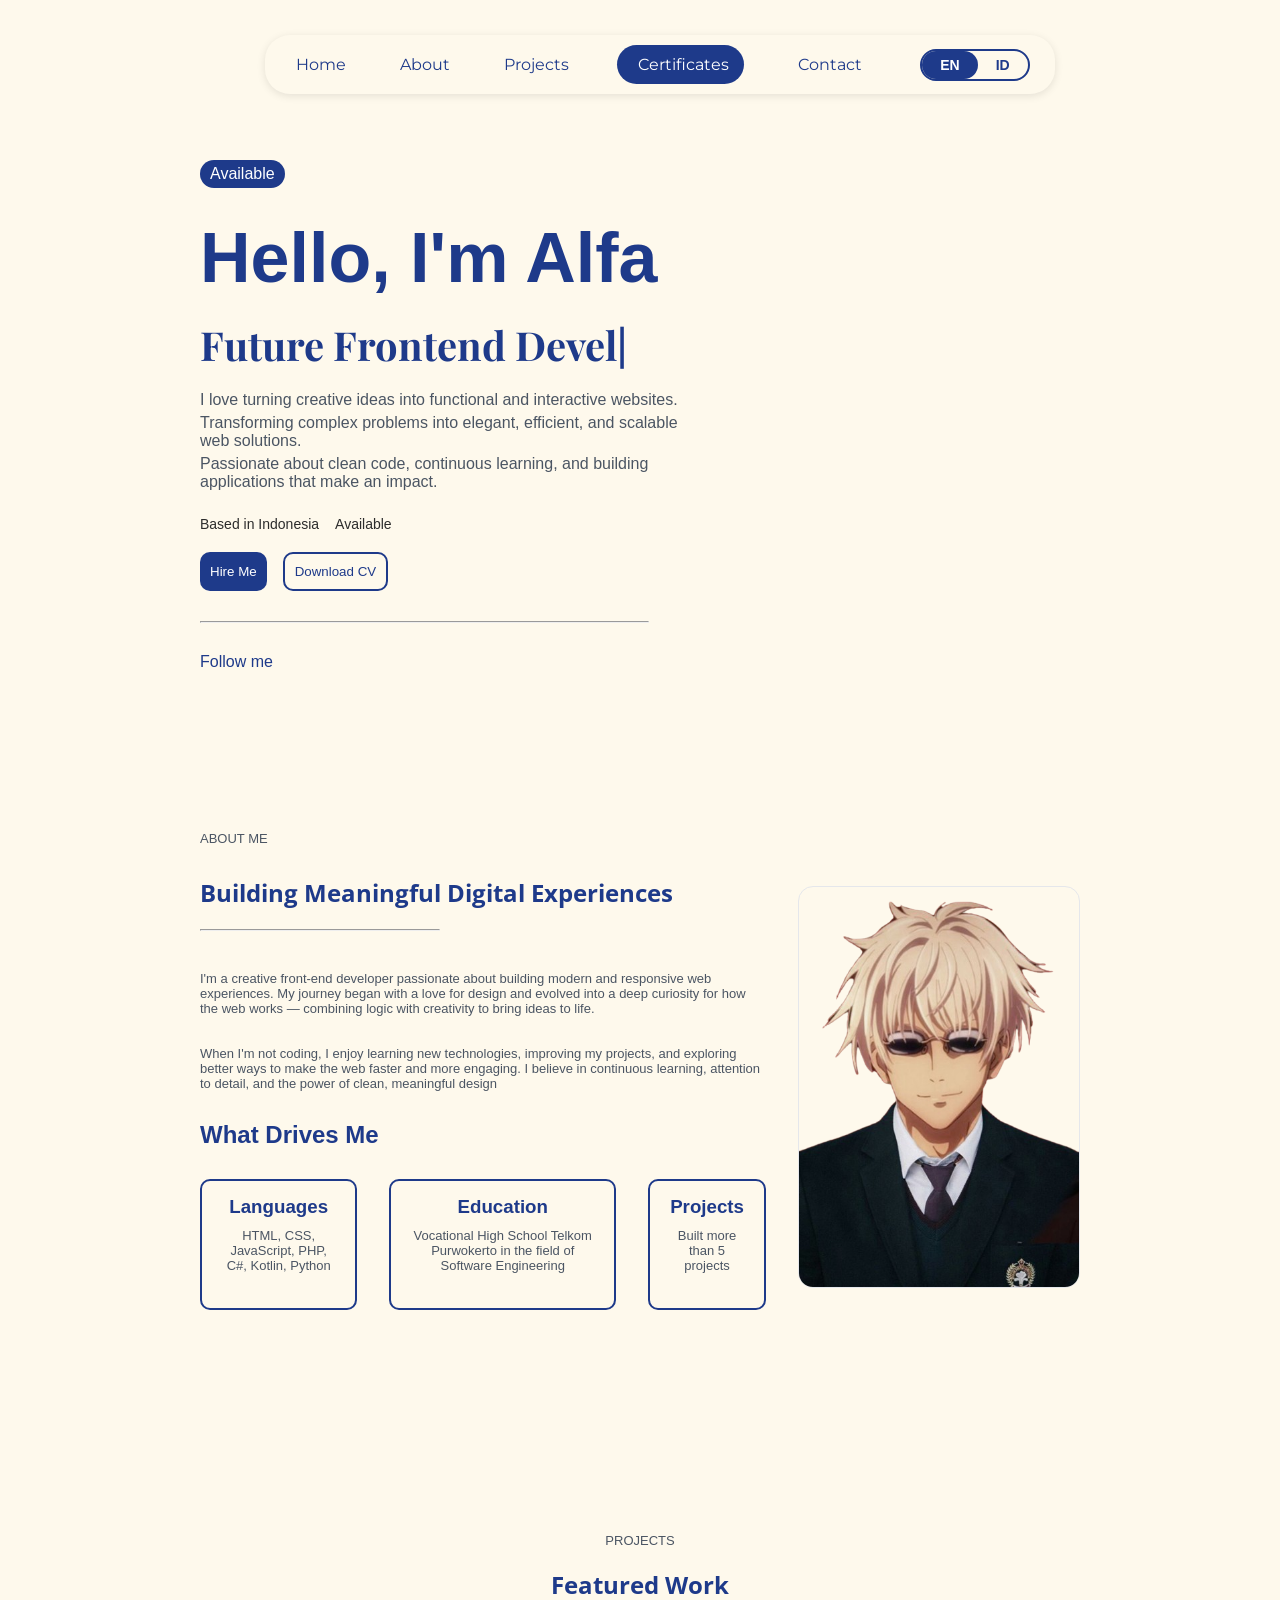
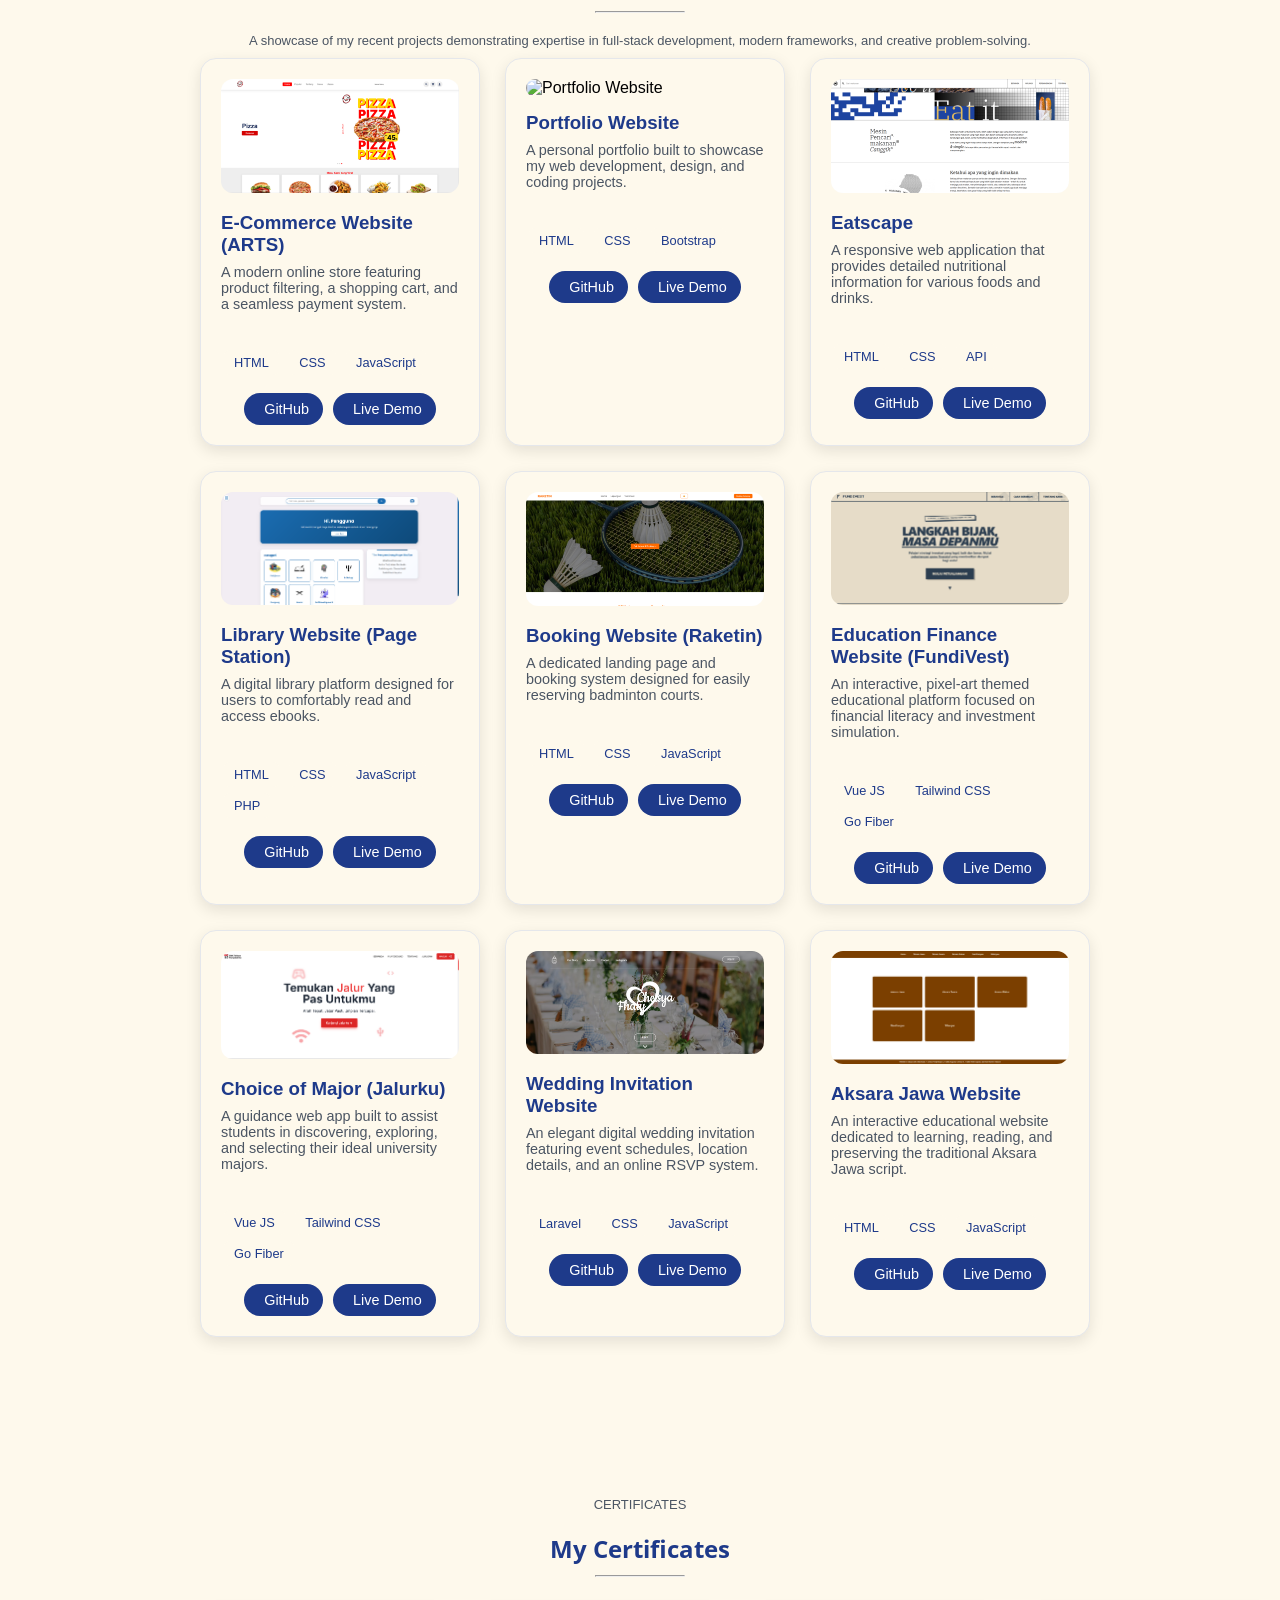
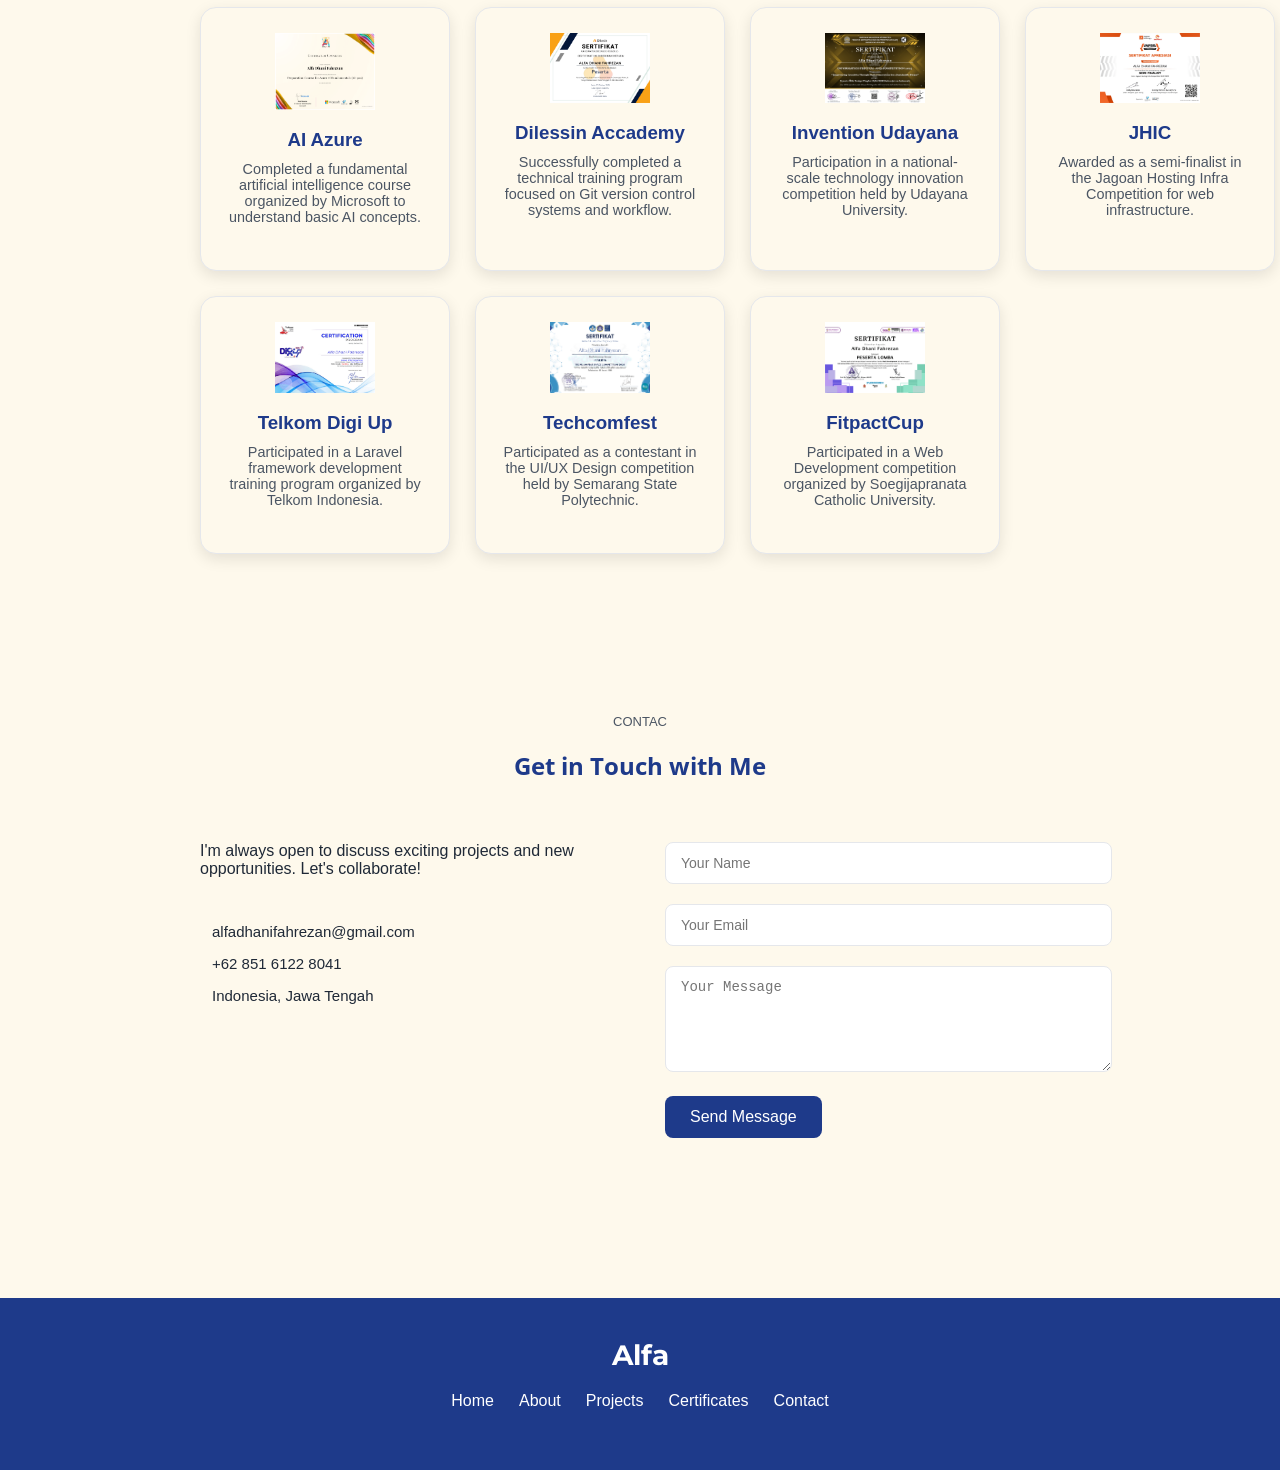
==== commit 5d0f3300: "Feat(index): tambah target="_blank di bagian sosmed (linkedin)" ====
--- a/index.html
+++ b/index.html
@@ -91,7 +91,7 @@
               <ul>
                 <li><a href="https://github.com/ALFADHANI284/" target="_blank"><i class="fa-brands fa-github"></i></a></li>
                 <li><a href="https://discord.com/users/1123157035391926274" target="_blank"><i class="fa-brands fa-discord"></i></a></li>
-                <li><a href="https://www.linkedin.com/in/alfadhani/"><i class="fa-brands fa-linkedin"></i></a></li>
+                <li><a href="https://www.linkedin.com/in/alfadhani/" target="_blank"><i class="fa-brands fa-linkedin"></i></a></li>
                 <li><a href="https://www.instagram.com/dann_alfaa/"><i class="fa-brands fa-instagram"></i></a></li>
               </ul>
             </div>
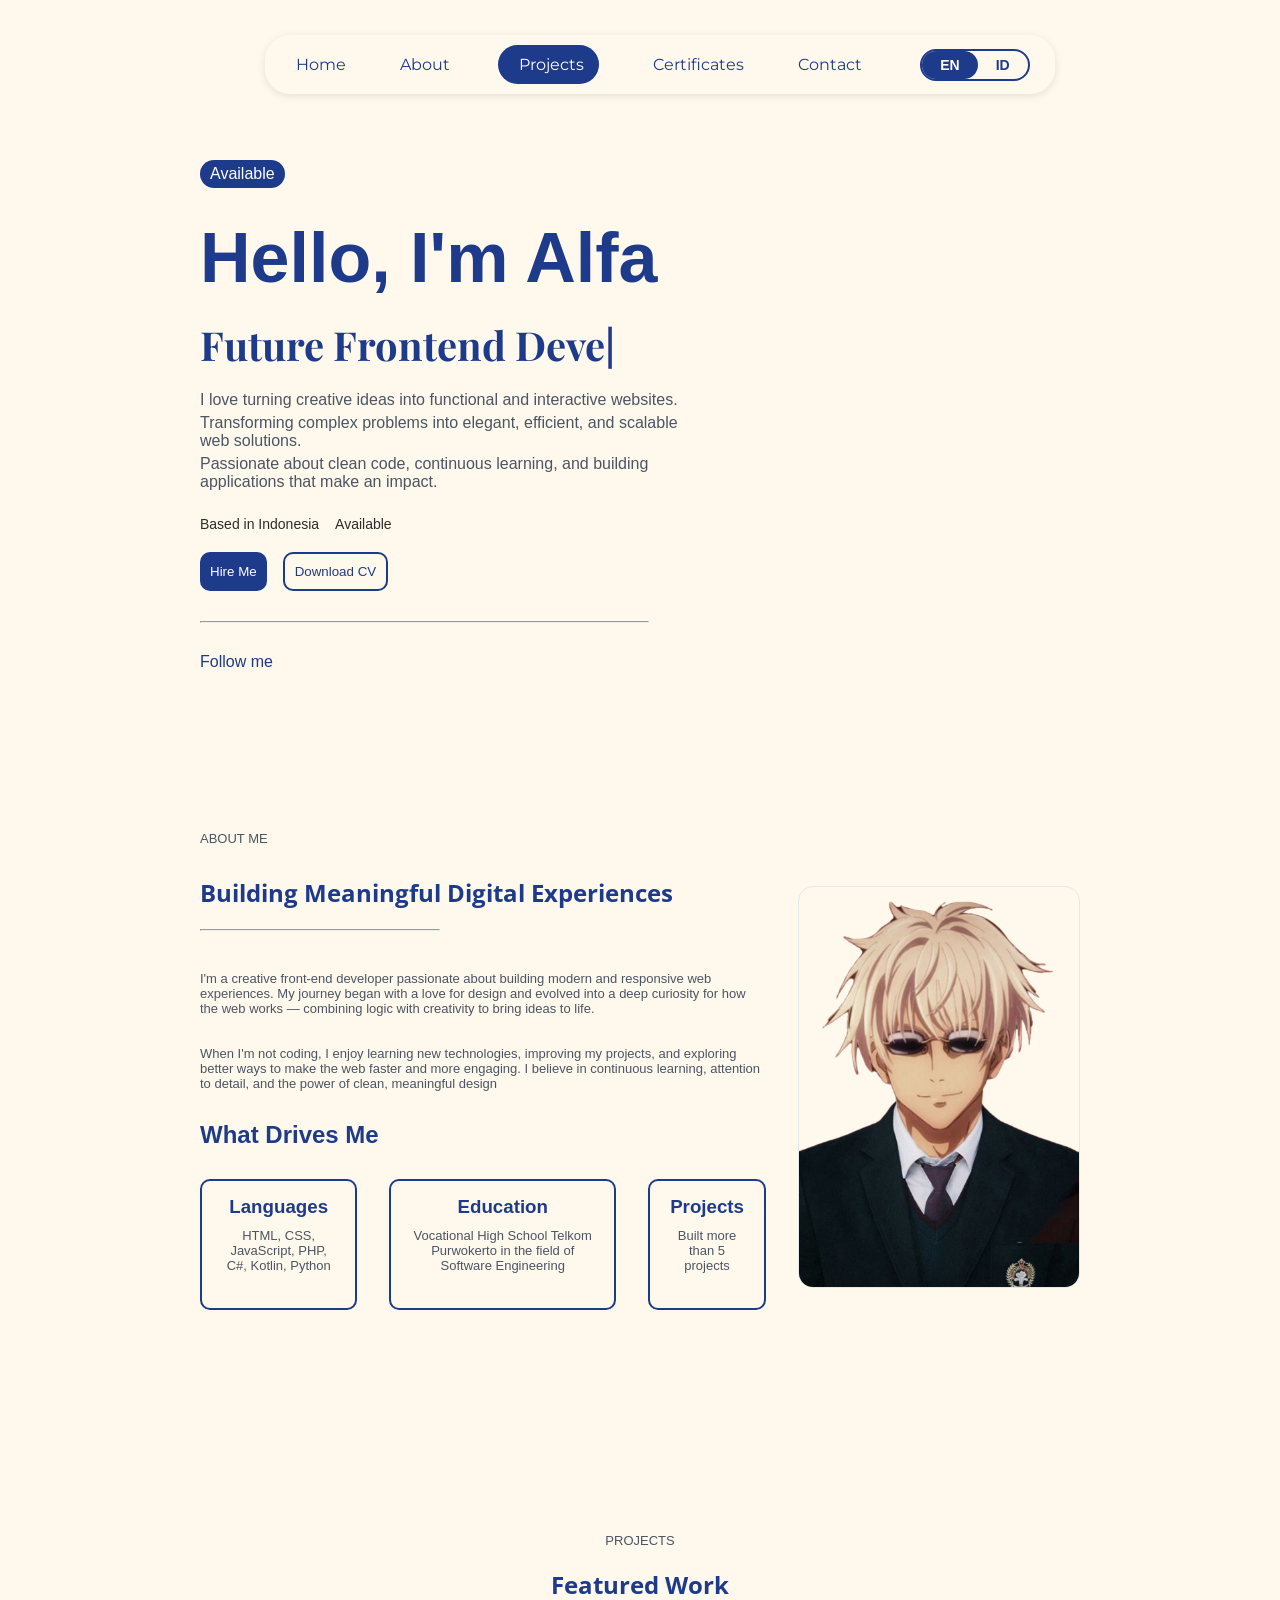
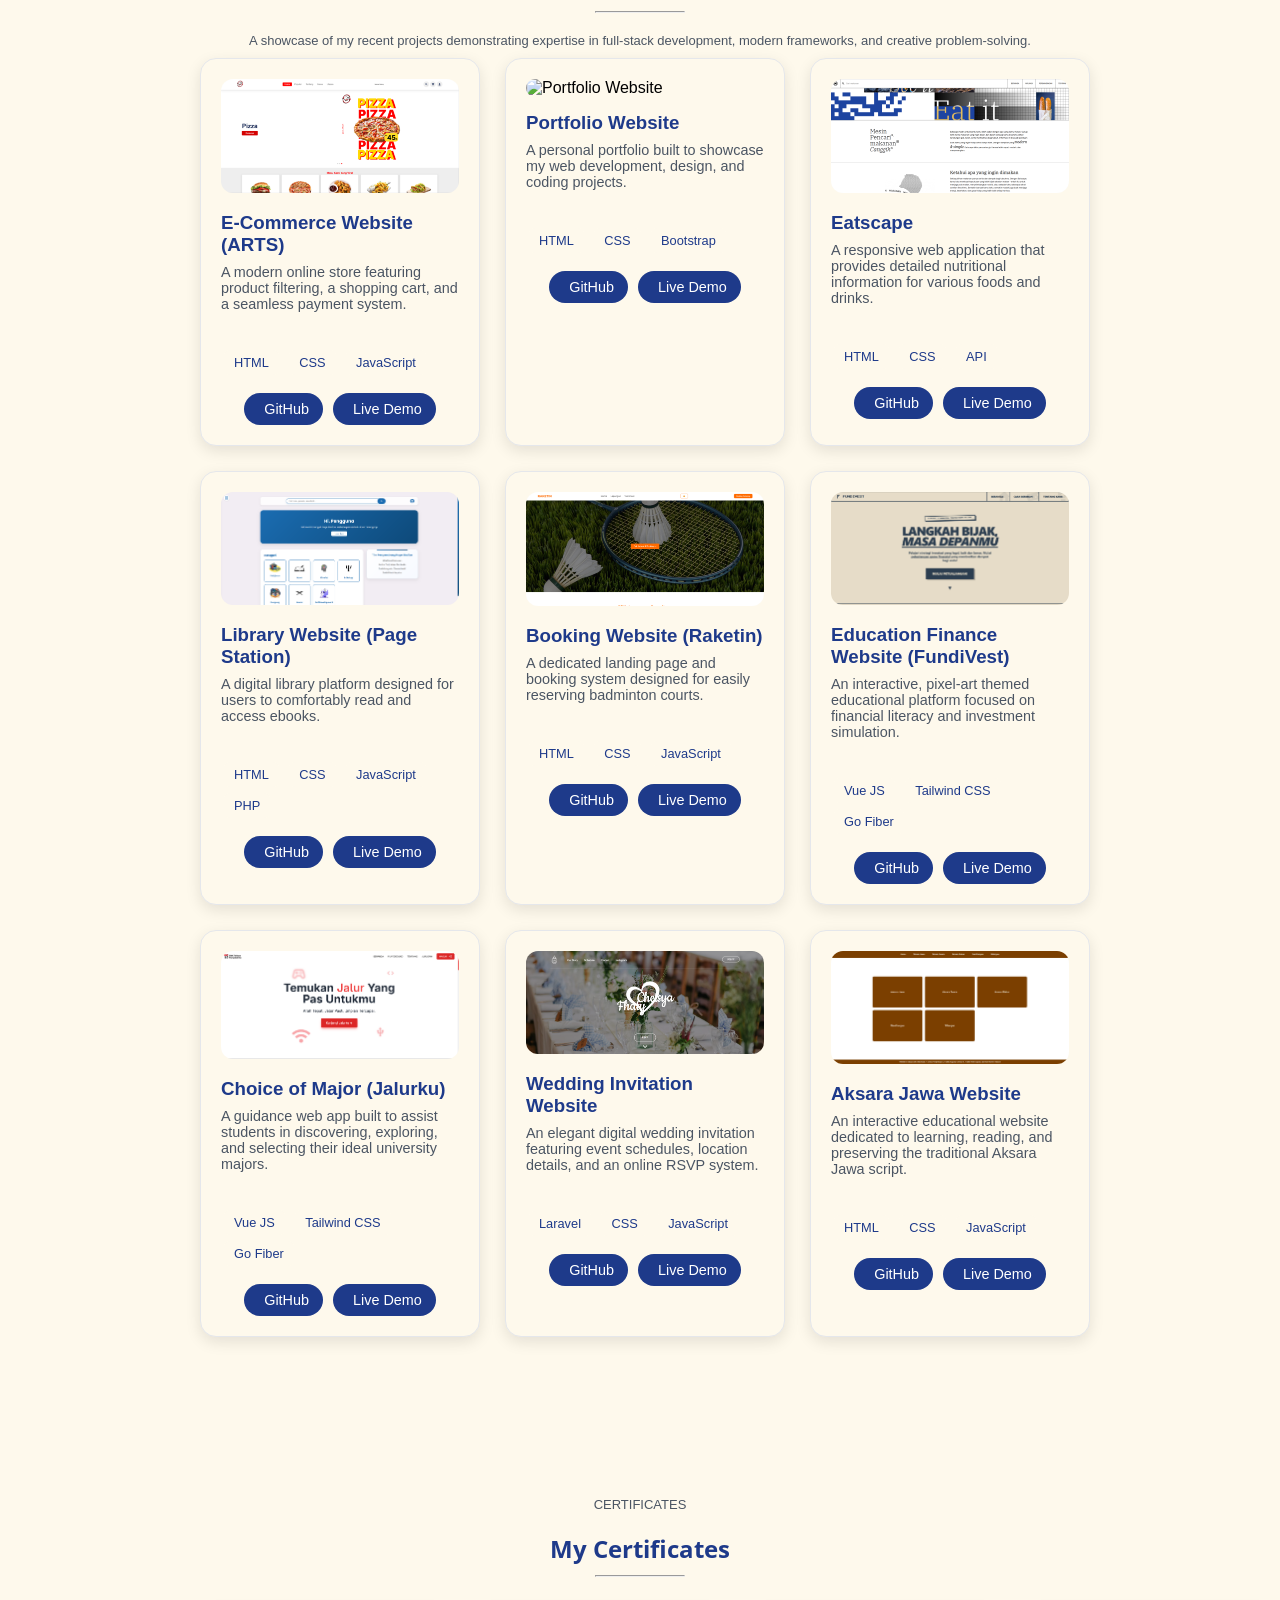
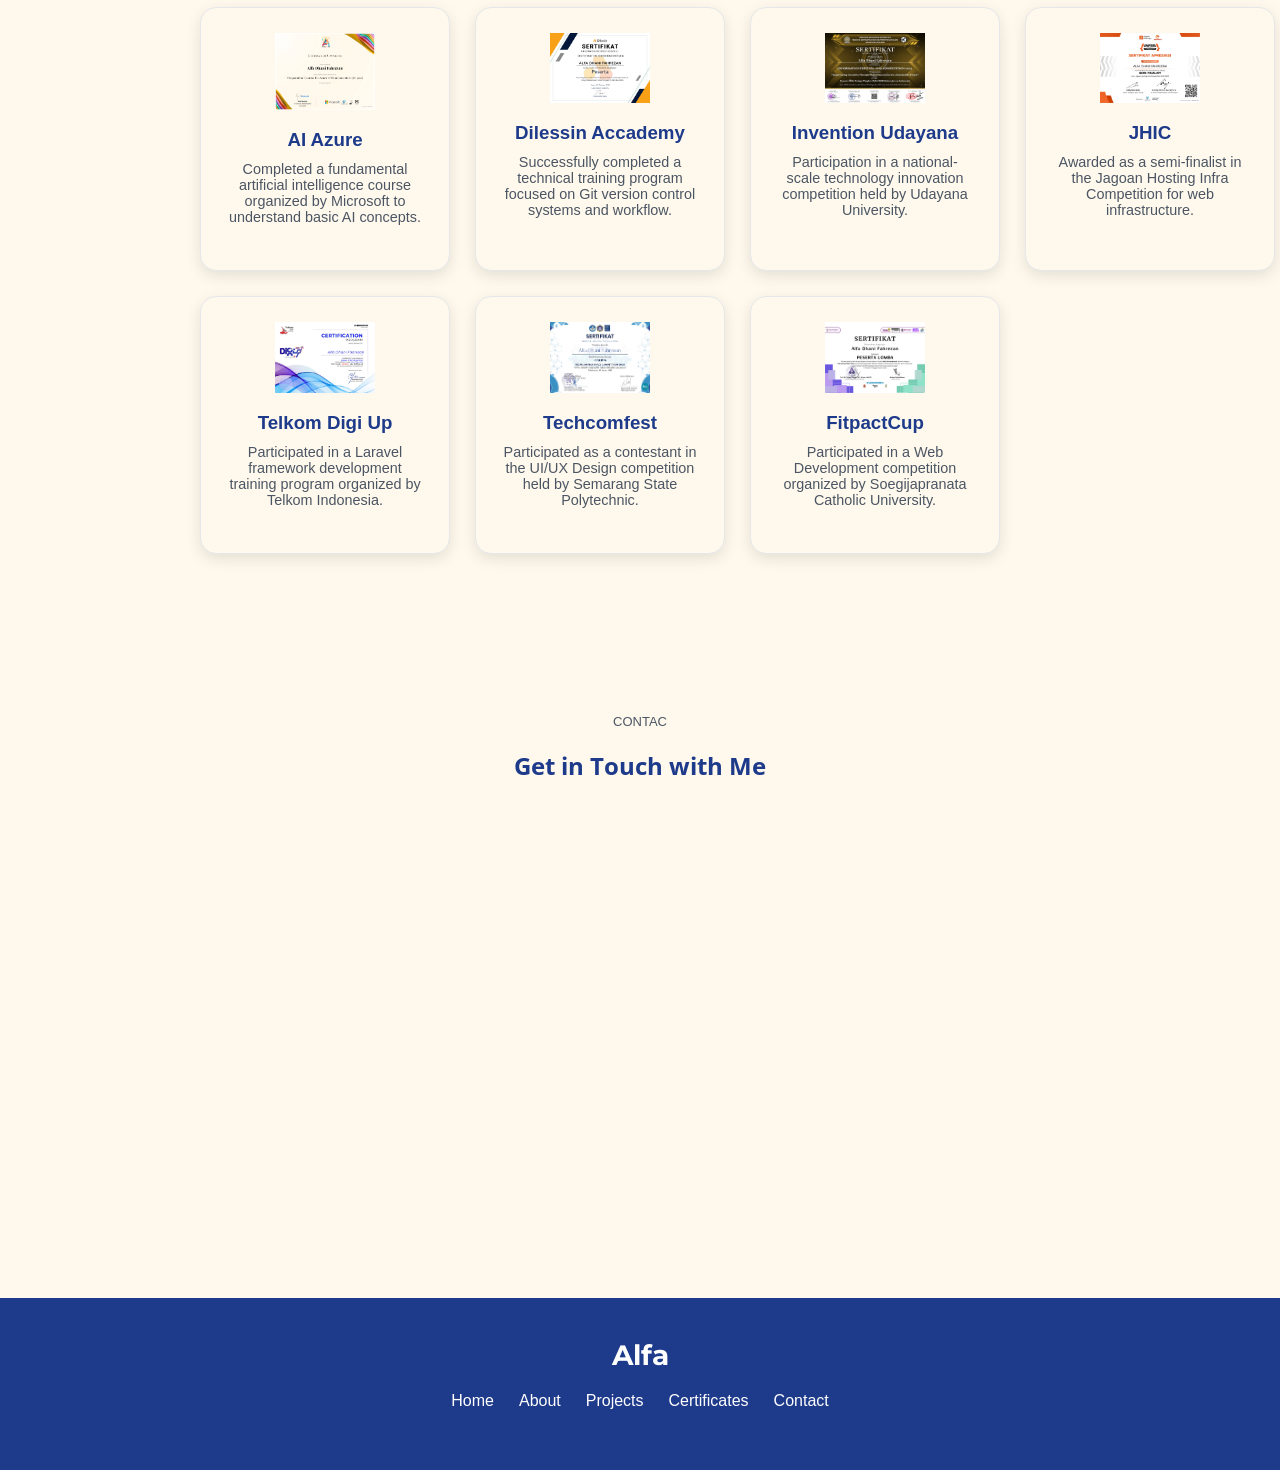
==== commit b3725d67: "Feat(index): tambah target="_blank di bagian sosmed (ig)" ====
--- a/index.html
+++ b/index.html
@@ -92,7 +92,7 @@
                 <li><a href="https://github.com/ALFADHANI284/" target="_blank"><i class="fa-brands fa-github"></i></a></li>
                 <li><a href="https://discord.com/users/1123157035391926274" target="_blank"><i class="fa-brands fa-discord"></i></a></li>
                 <li><a href="https://www.linkedin.com/in/alfadhani/" target="_blank"><i class="fa-brands fa-linkedin"></i></a></li>
-                <li><a href="https://www.instagram.com/dann_alfaa/"><i class="fa-brands fa-instagram"></i></a></li>
+                <li><a href="https://www.instagram.com/dann_alfaa/" target="_blank"><i class="fa-brands fa-instagram"></i></a></li>
               </ul>
             </div>
           </div>
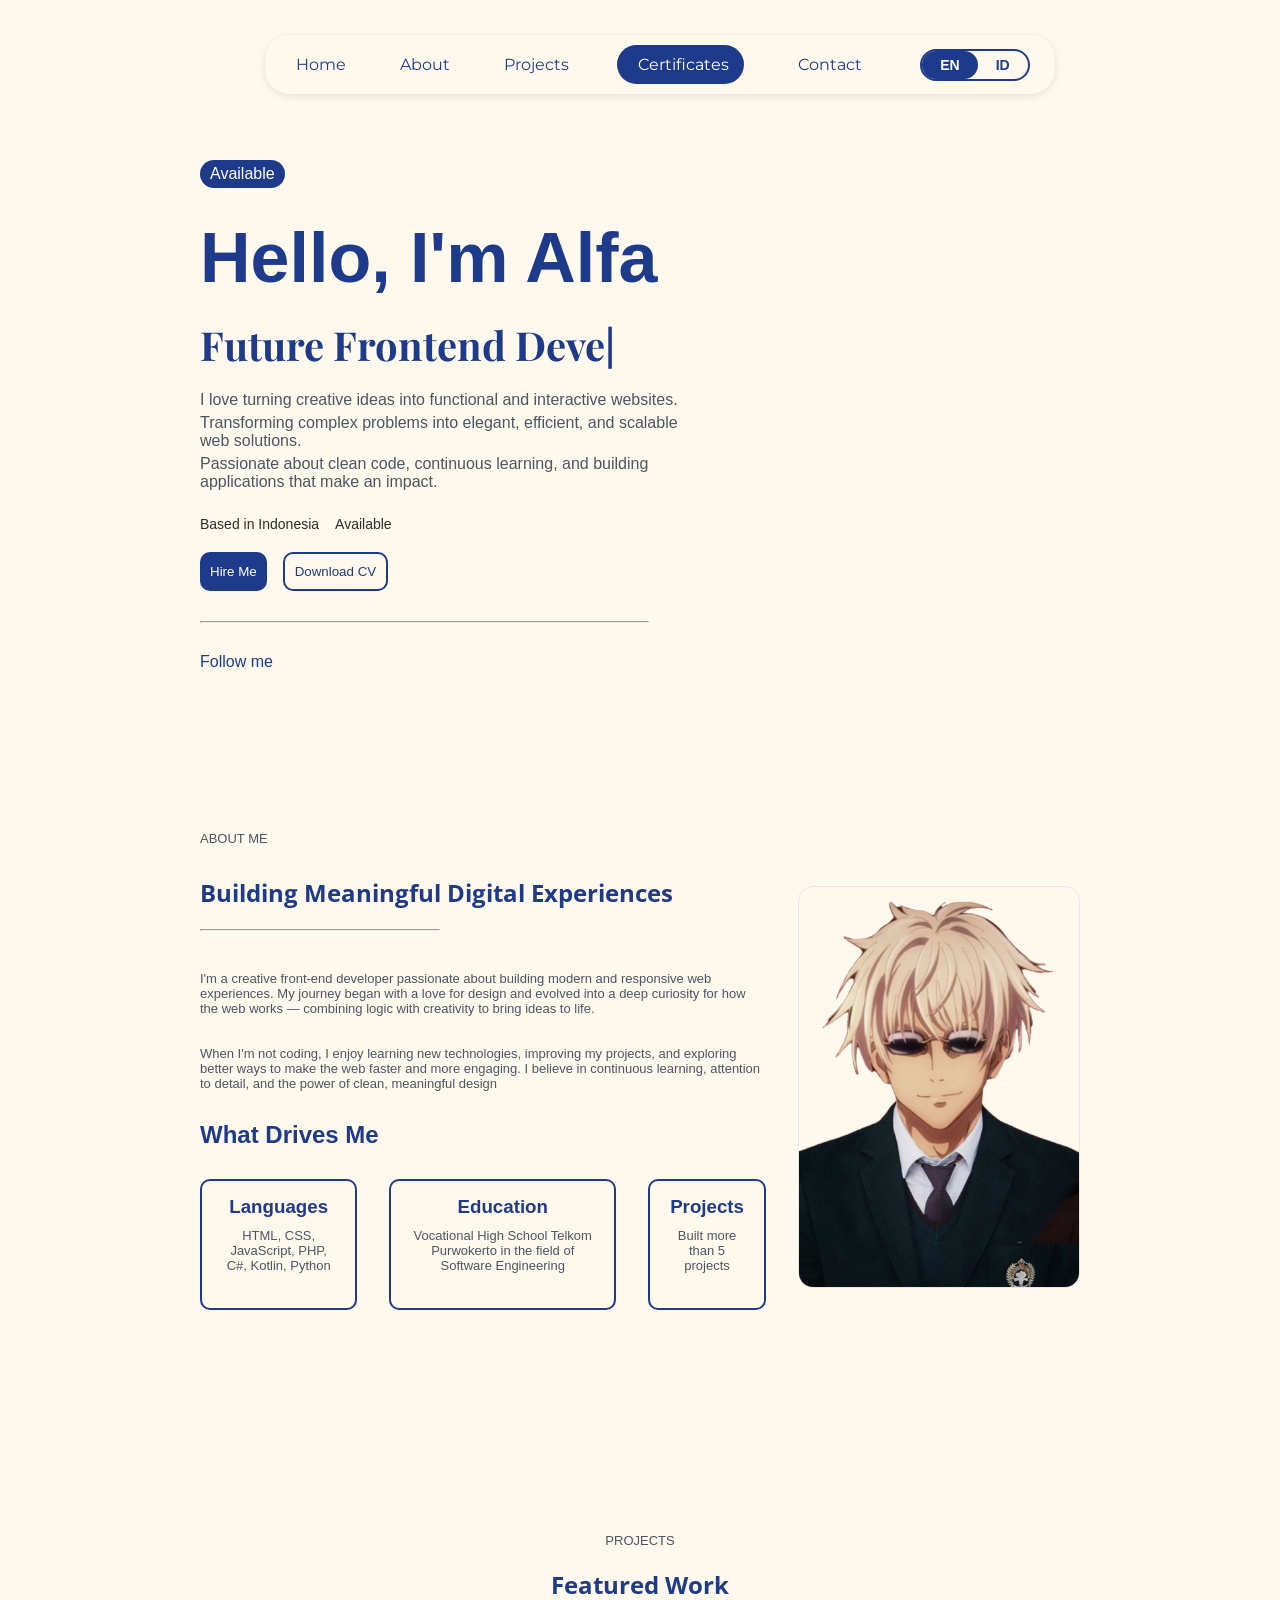
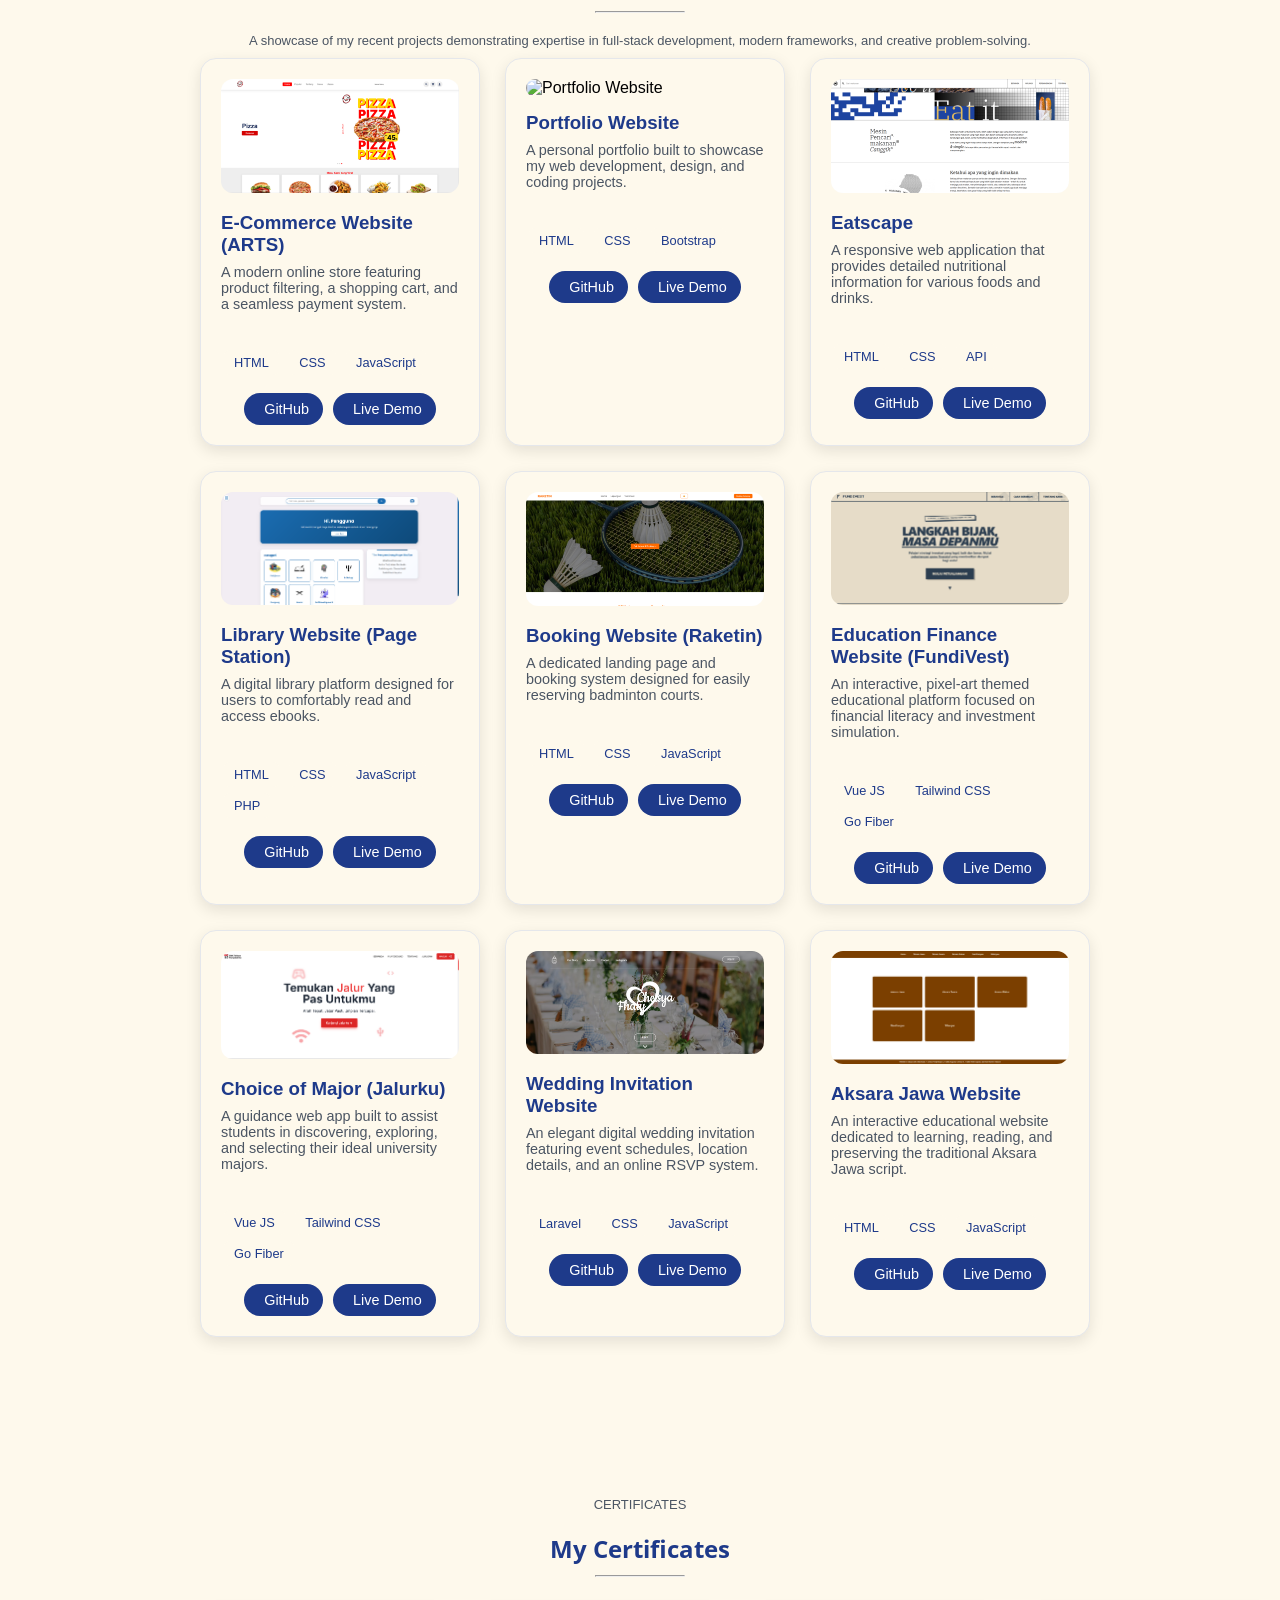
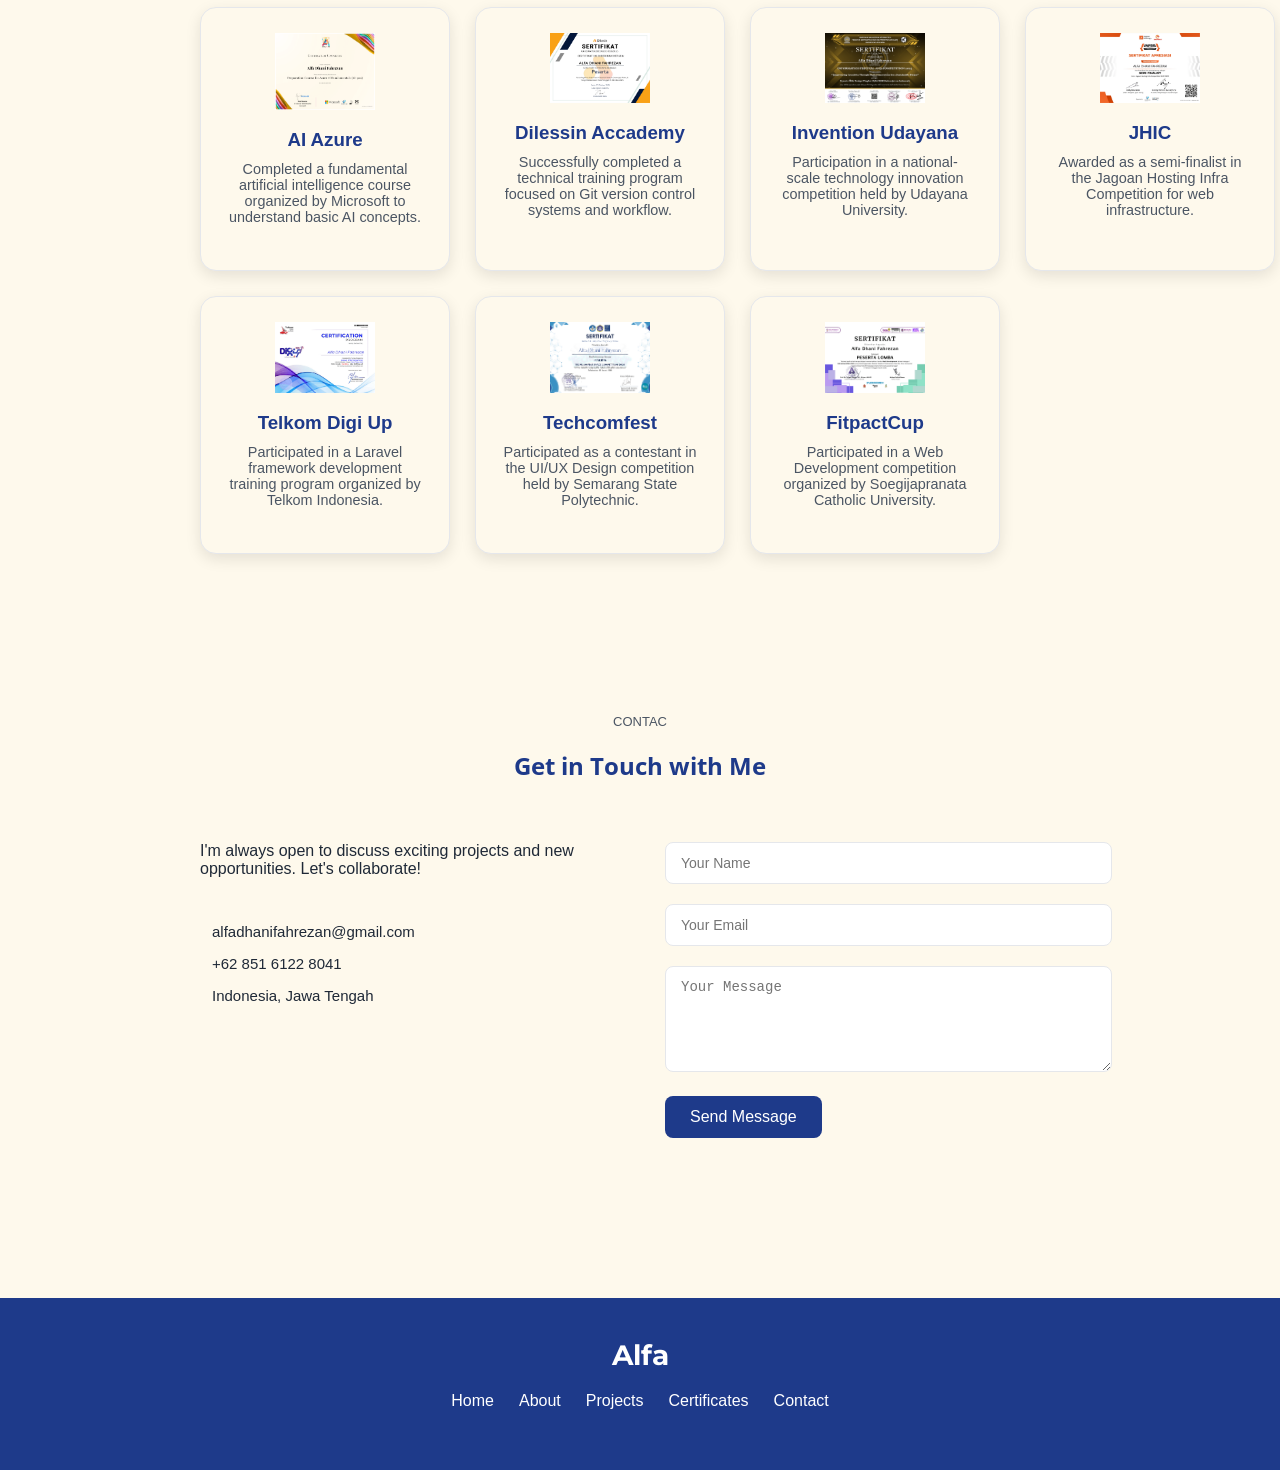
==== commit 57851f50: "Feat(index): ganti text bagian what drives me" ====
--- a/index.html
+++ b/index.html
@@ -122,7 +122,7 @@
           <h2 data-key="about_title3">What Drives Me</h2>
           <div class="card">
             <div class="c1">
-              <h3><i class="fa-solid fa-code icon-blue"></i><span data-key="about_languages">Languages</span></h3>
+              <h3><i class="fa-solid fa-code icon-blue"></i><span data-key="about_languages">Programing Languages</span></h3>
               <p>HTML, CSS, JavaScript, PHP, C#, Kotlin, Python</p>
             </div>
             <div class="c1">
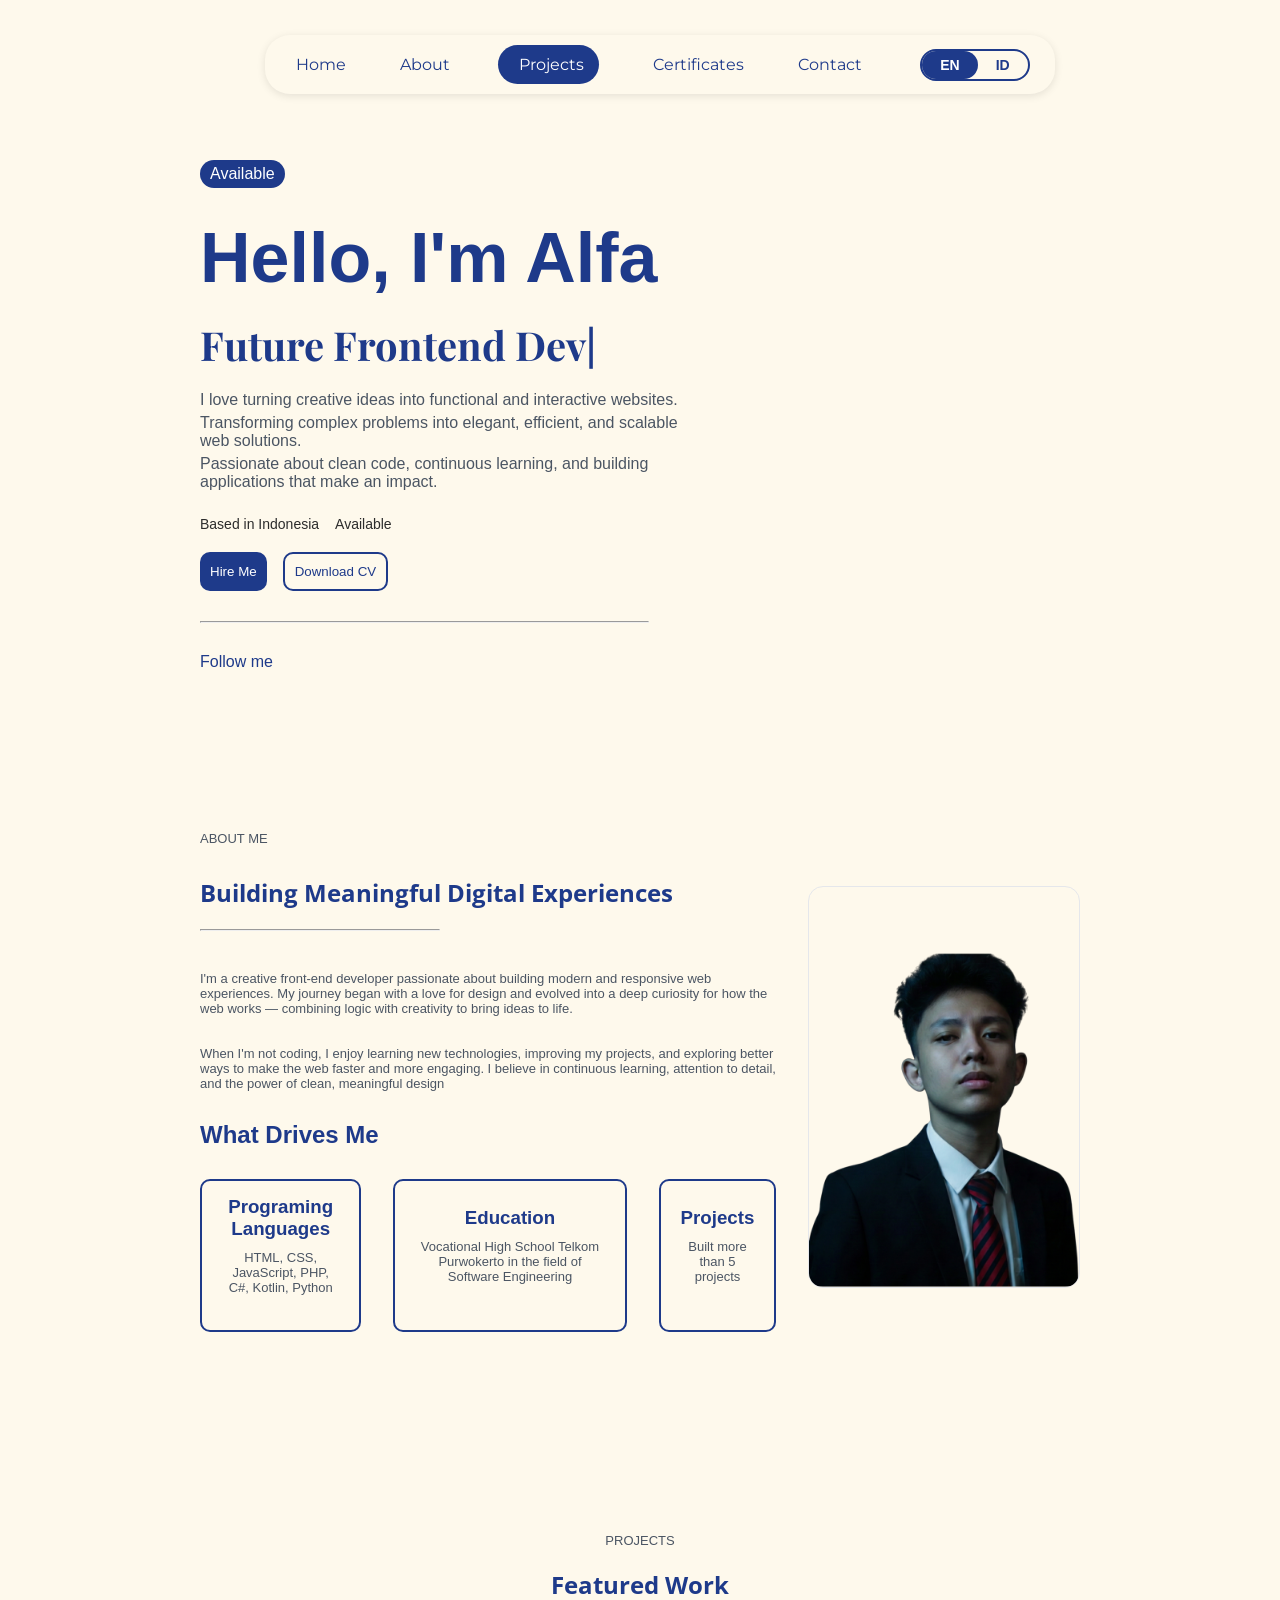
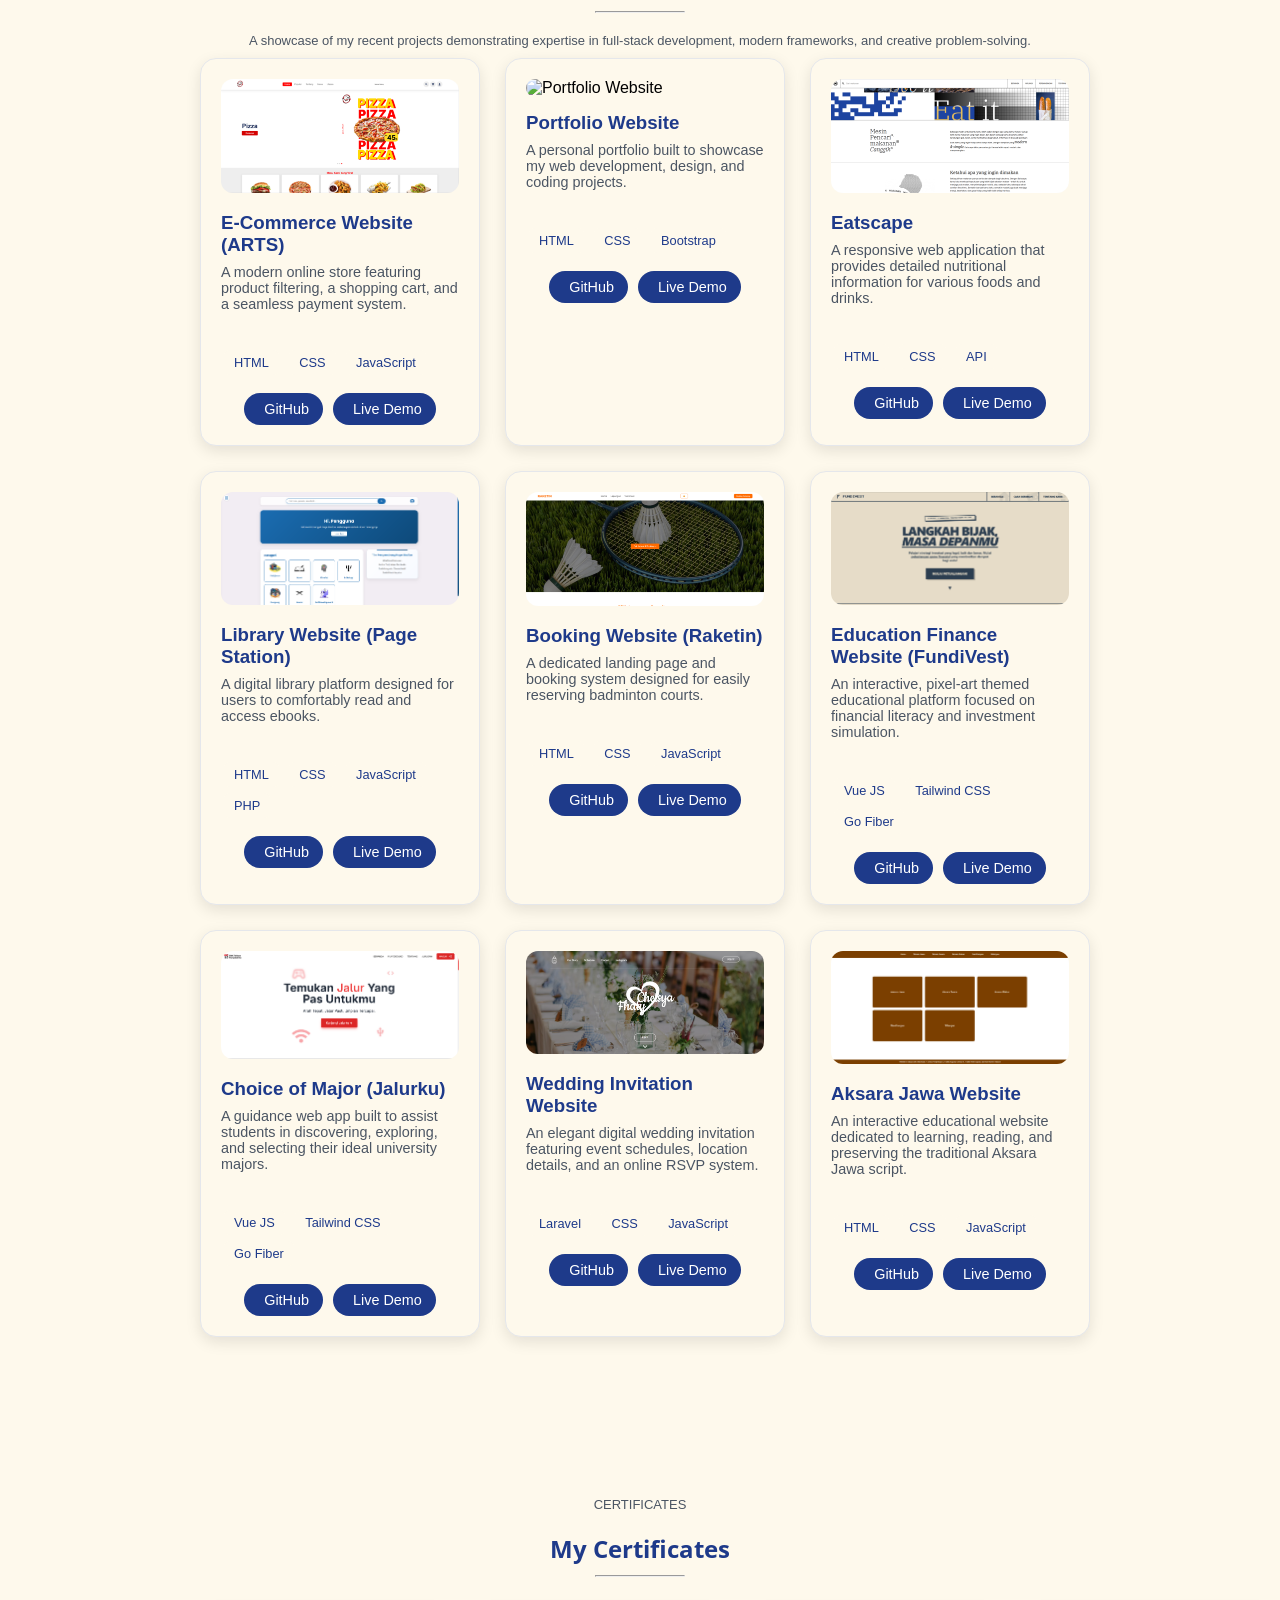
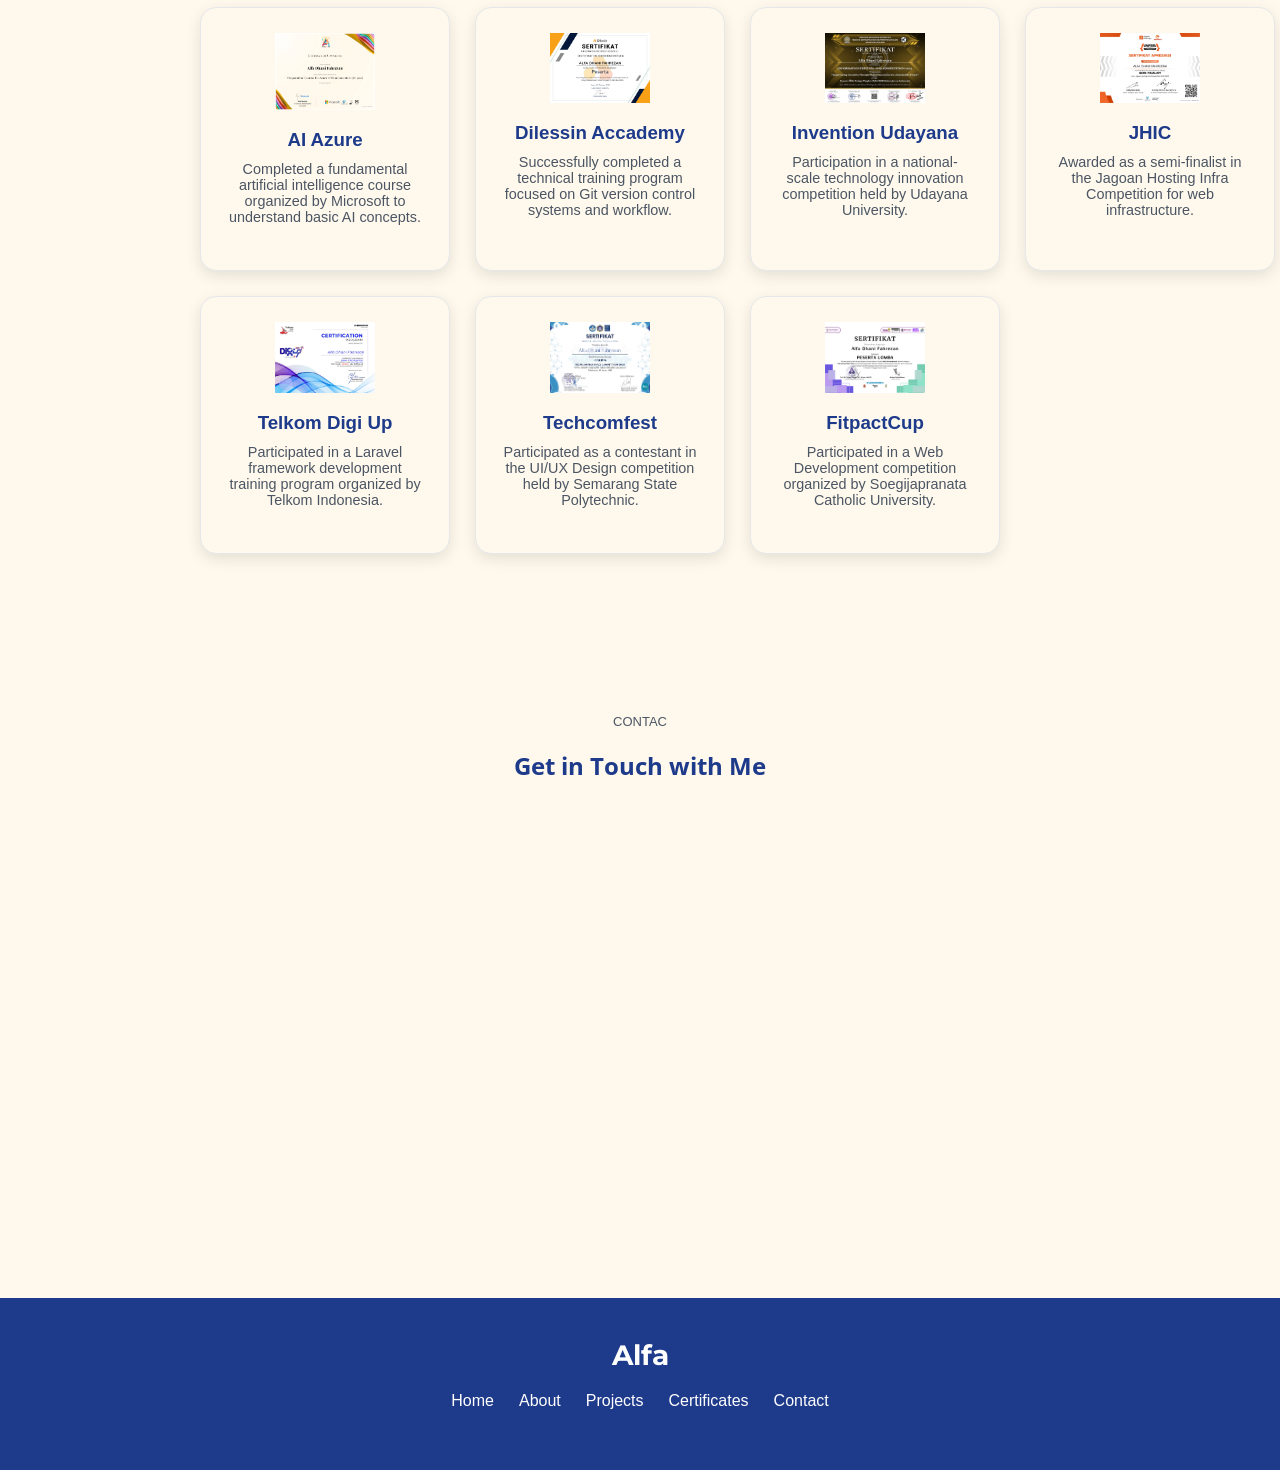
==== commit 731963cb: "Feat(index): ganti path ke gambar yang baru" ====
--- a/index.html
+++ b/index.html
@@ -135,7 +135,7 @@
             </div>
           </div>
         </div>
-        <img src="image-removebg-preview (5).png" />
+        <img src="GWEH.png" />
       </div>
     </section>
 
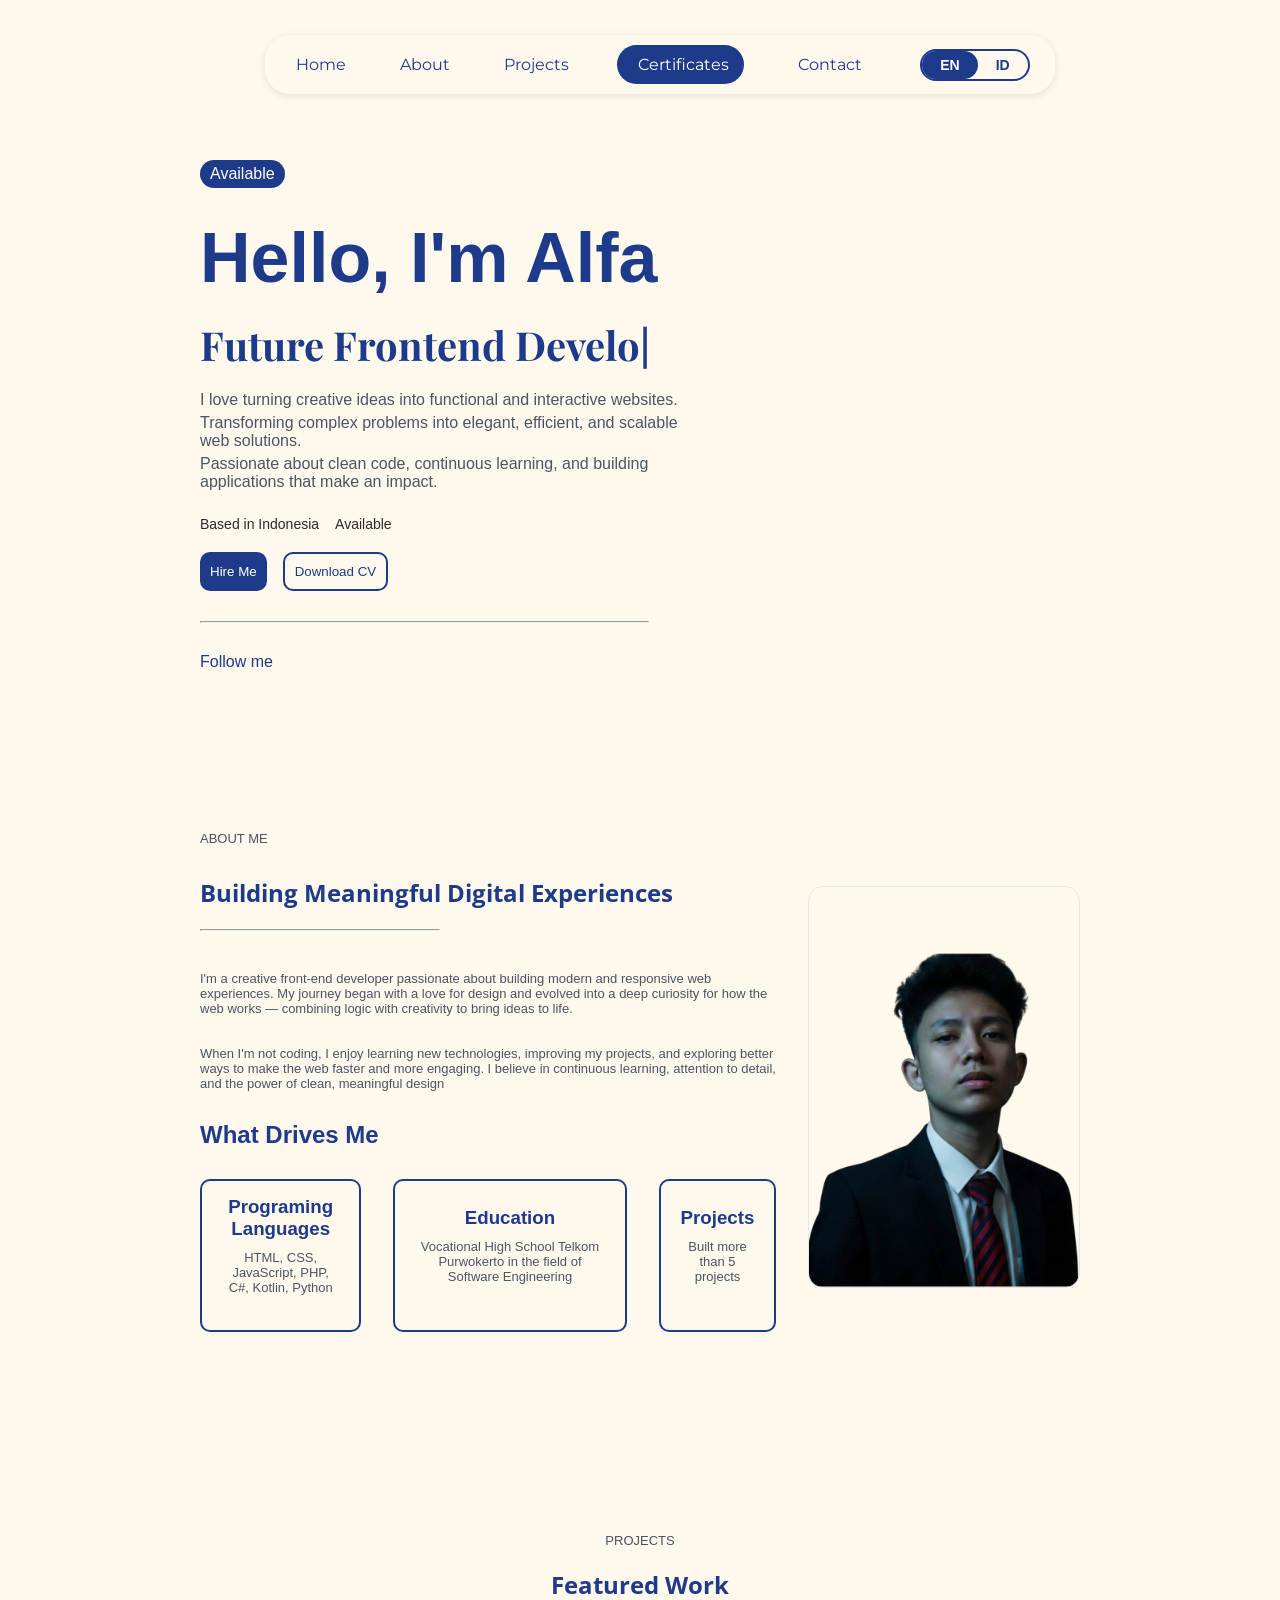
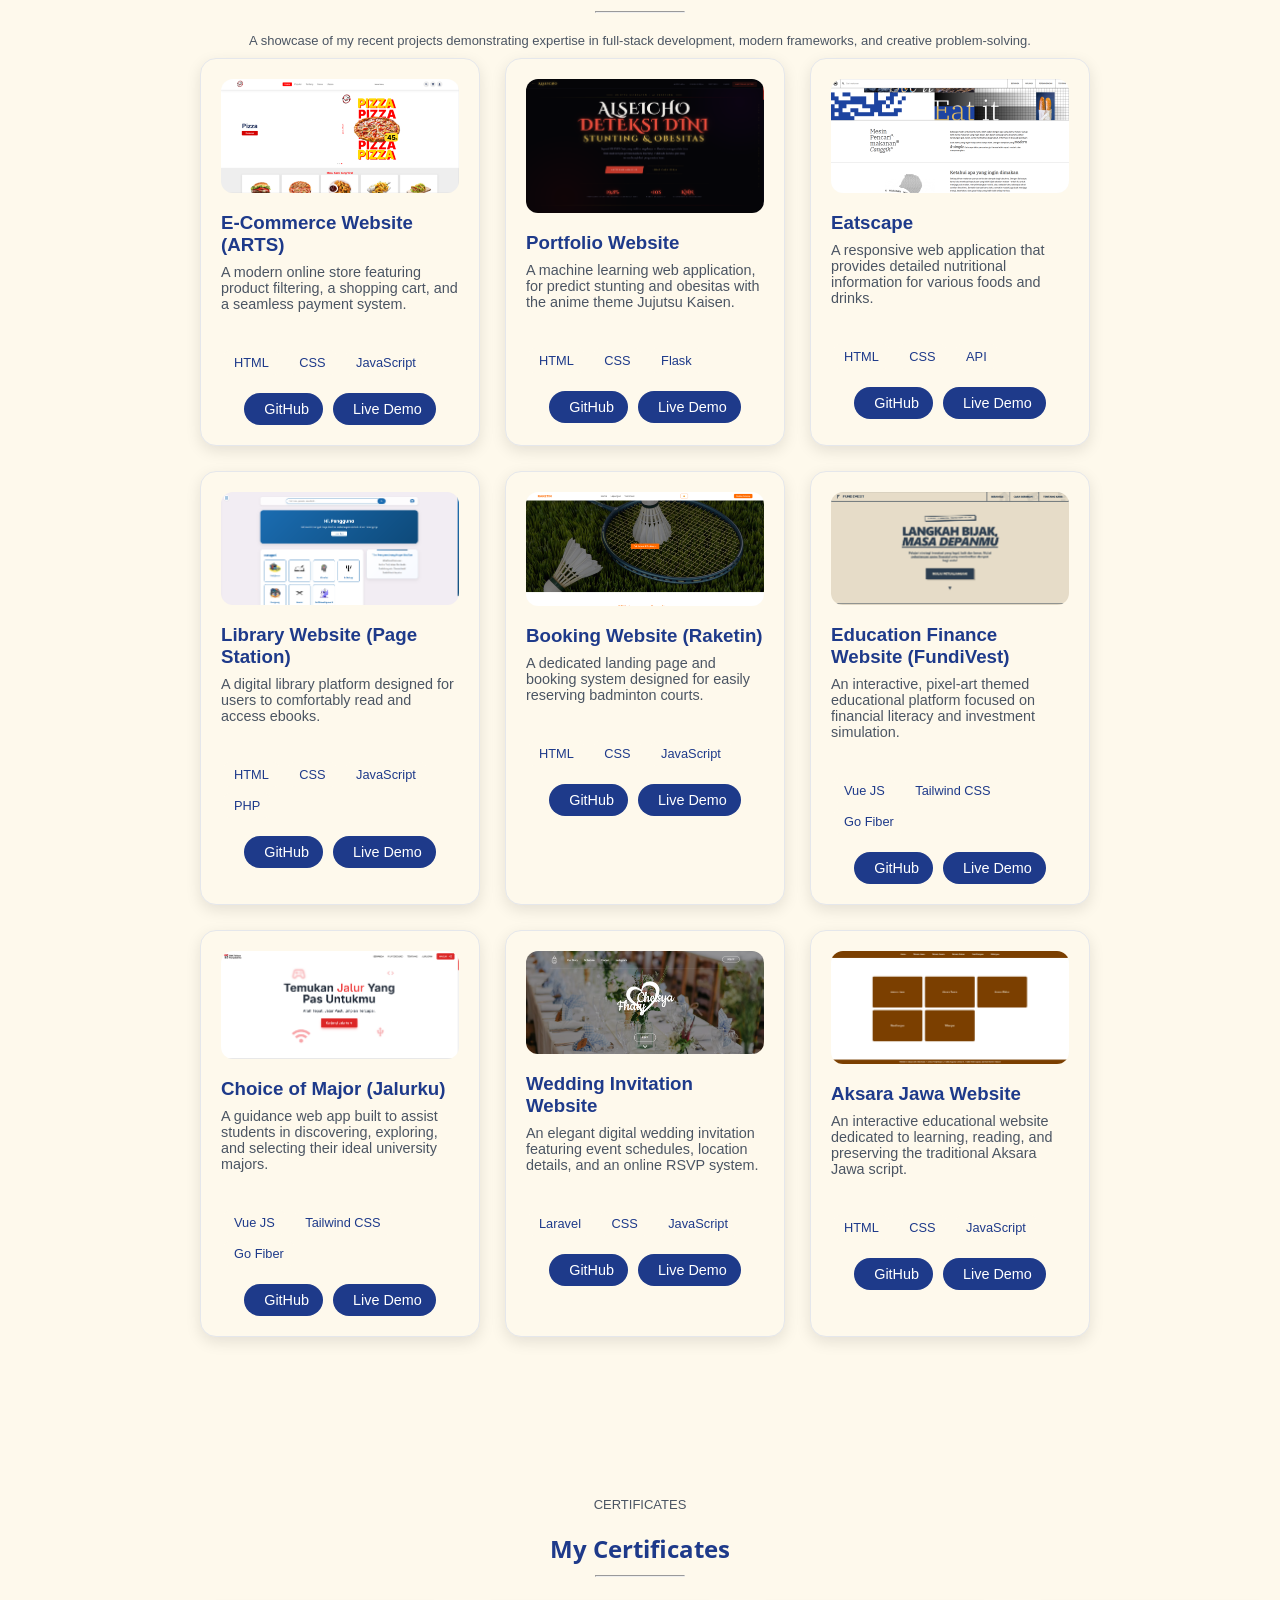
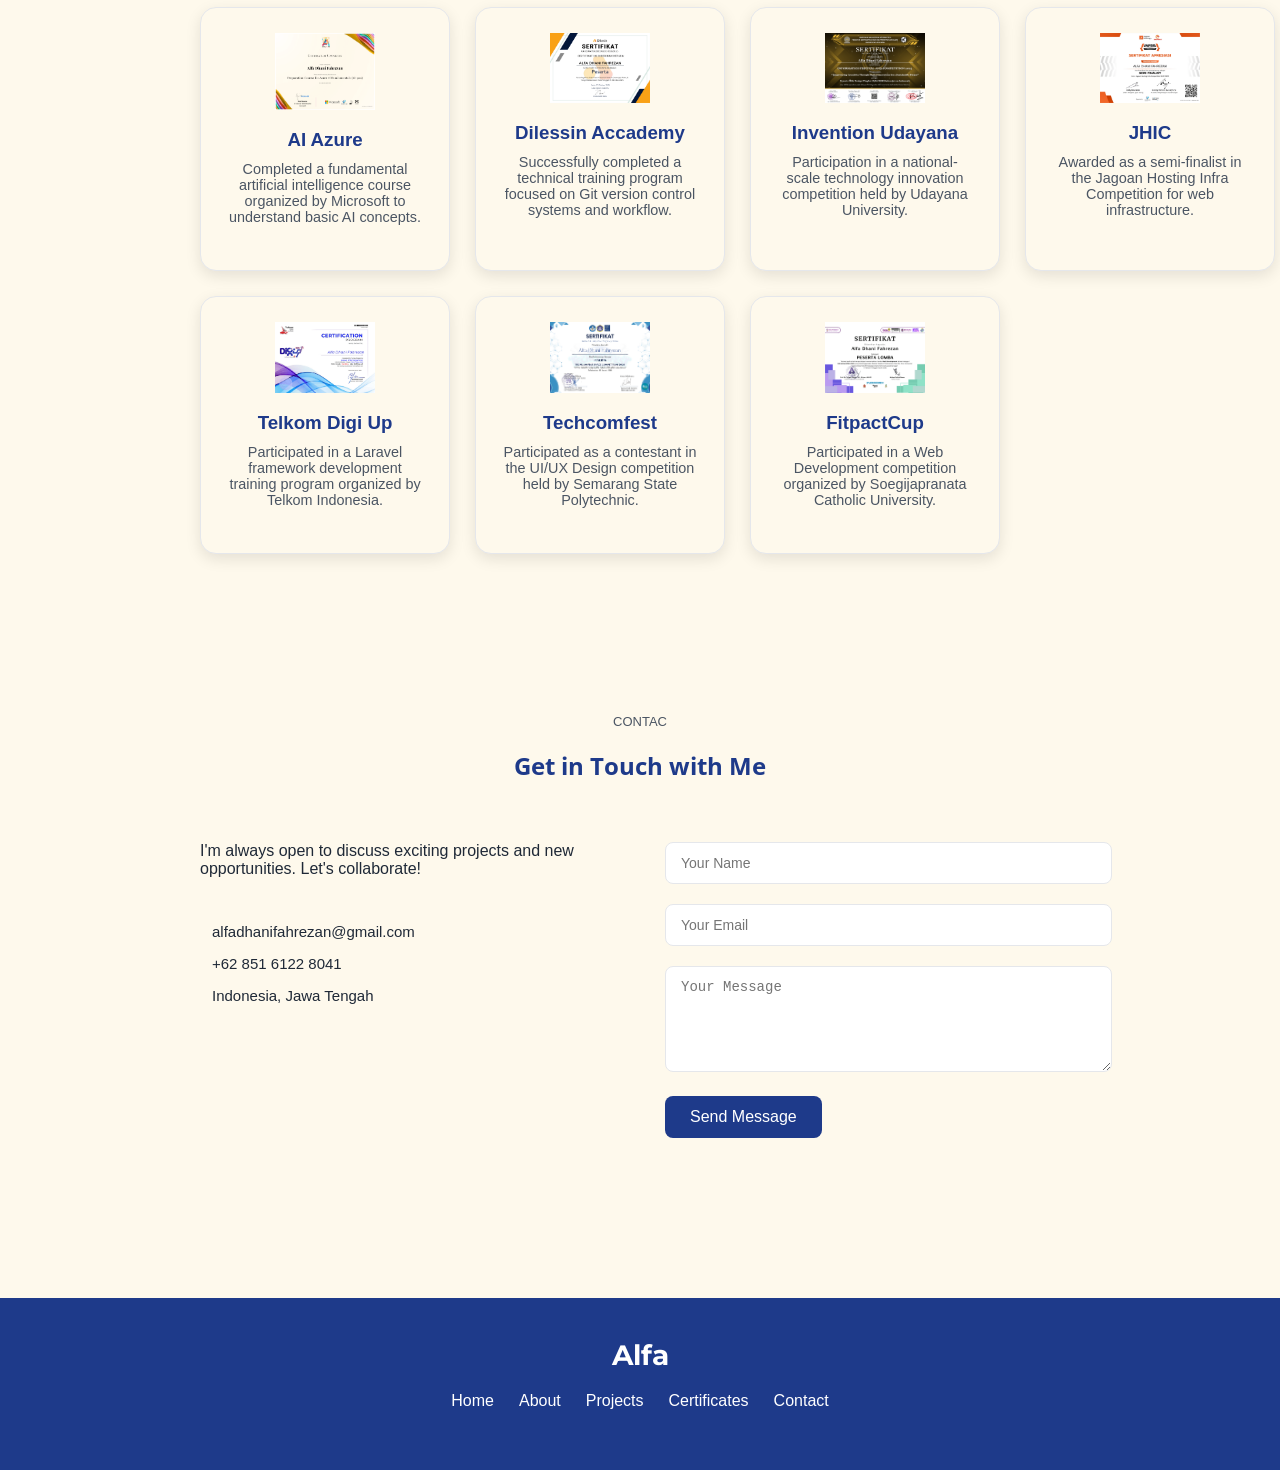
==== commit a1e7a760: "Feat(index.html): tambah path untuk gambar website alseicho, dan ganti link untuk github, serta demo" ====
--- a/index.html
+++ b/index.html
@@ -164,15 +164,15 @@
         </div>
 
         <div class="project-card">
-          <img src="images/Capture d'écran 2025-10-22 182207.png" alt="Portfolio Website" />
-          <h3 data-key="project2_title">Portfolio Website</h3>
-          <p data-key="project2_desc">A personal portfolio built to showcase my web development, design, and coding projects.</p>
-          <div class="skills">
-            <a href="#">HTML</a> <a href="#">CSS</a> <a href="#">Bootstrap</a>
-          </div>
-          <div class="btns">
-            <a href="#" class="btn"><i class="fab fa-github"></i> GitHub</a>
-            <a href="#" class="btn"><i class="fas fa-external-link-alt"></i> Live Demo</a>
+          <img src="assets/images/alseicho.png" alt="Portfolio Website" />
+          <h3 data-key="project2_title">Alseicho</h3>
+          <p data-key="project2_desc">A machine learning web application, for predict stunting and obesitas.</p>
+          <div class="skills">
+            <a href="#">HTML</a> <a href="#">CSS</a> <a href="#">Flask</a>
+          </div>
+          <div class="btns">
+            <a href="https://github.com/ALFADHANI284/AI-Predict-Stunting-JJK" class="btn"><i class="fab fa-github"></i> GitHub</a>
+            <a href="https://ai-predict-stunting-jjk.vercel.app/" class="btn"><i class="fas fa-external-link-alt"></i> Live Demo</a>
           </div>
         </div>
 
